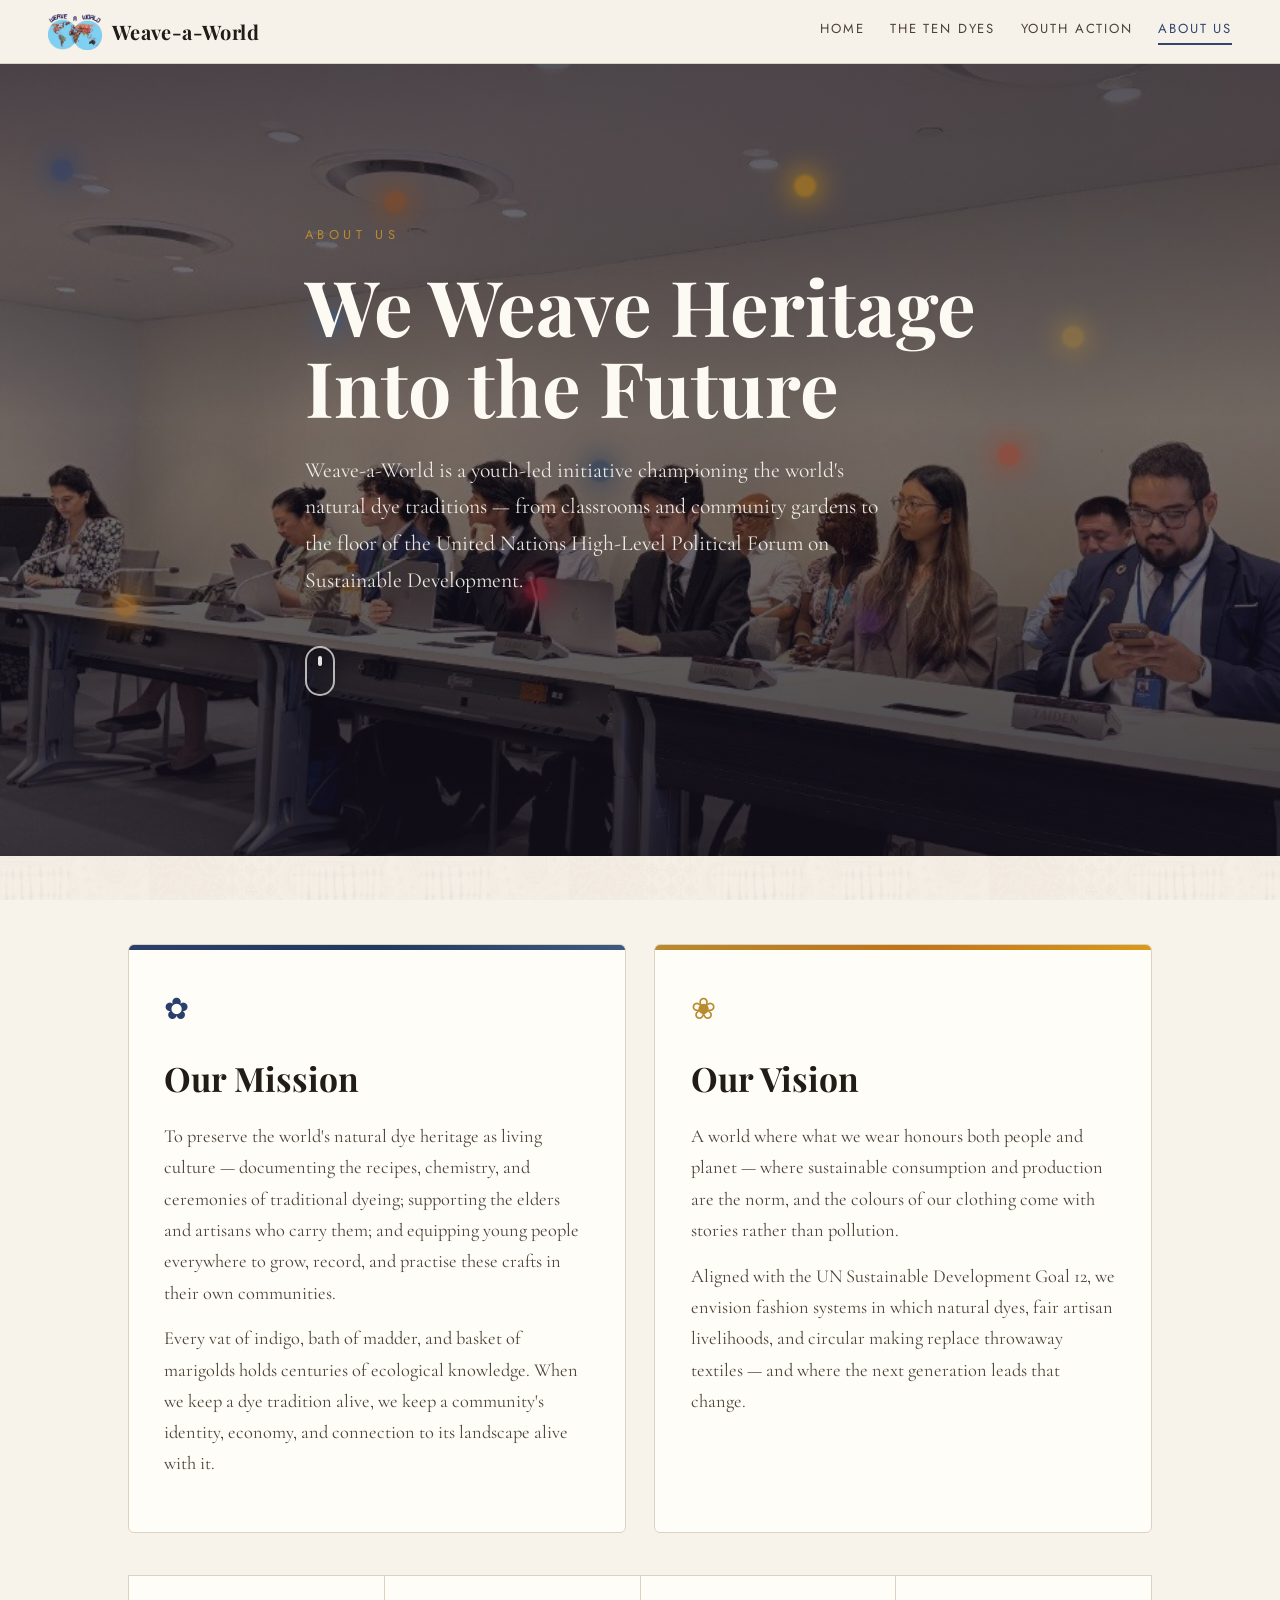
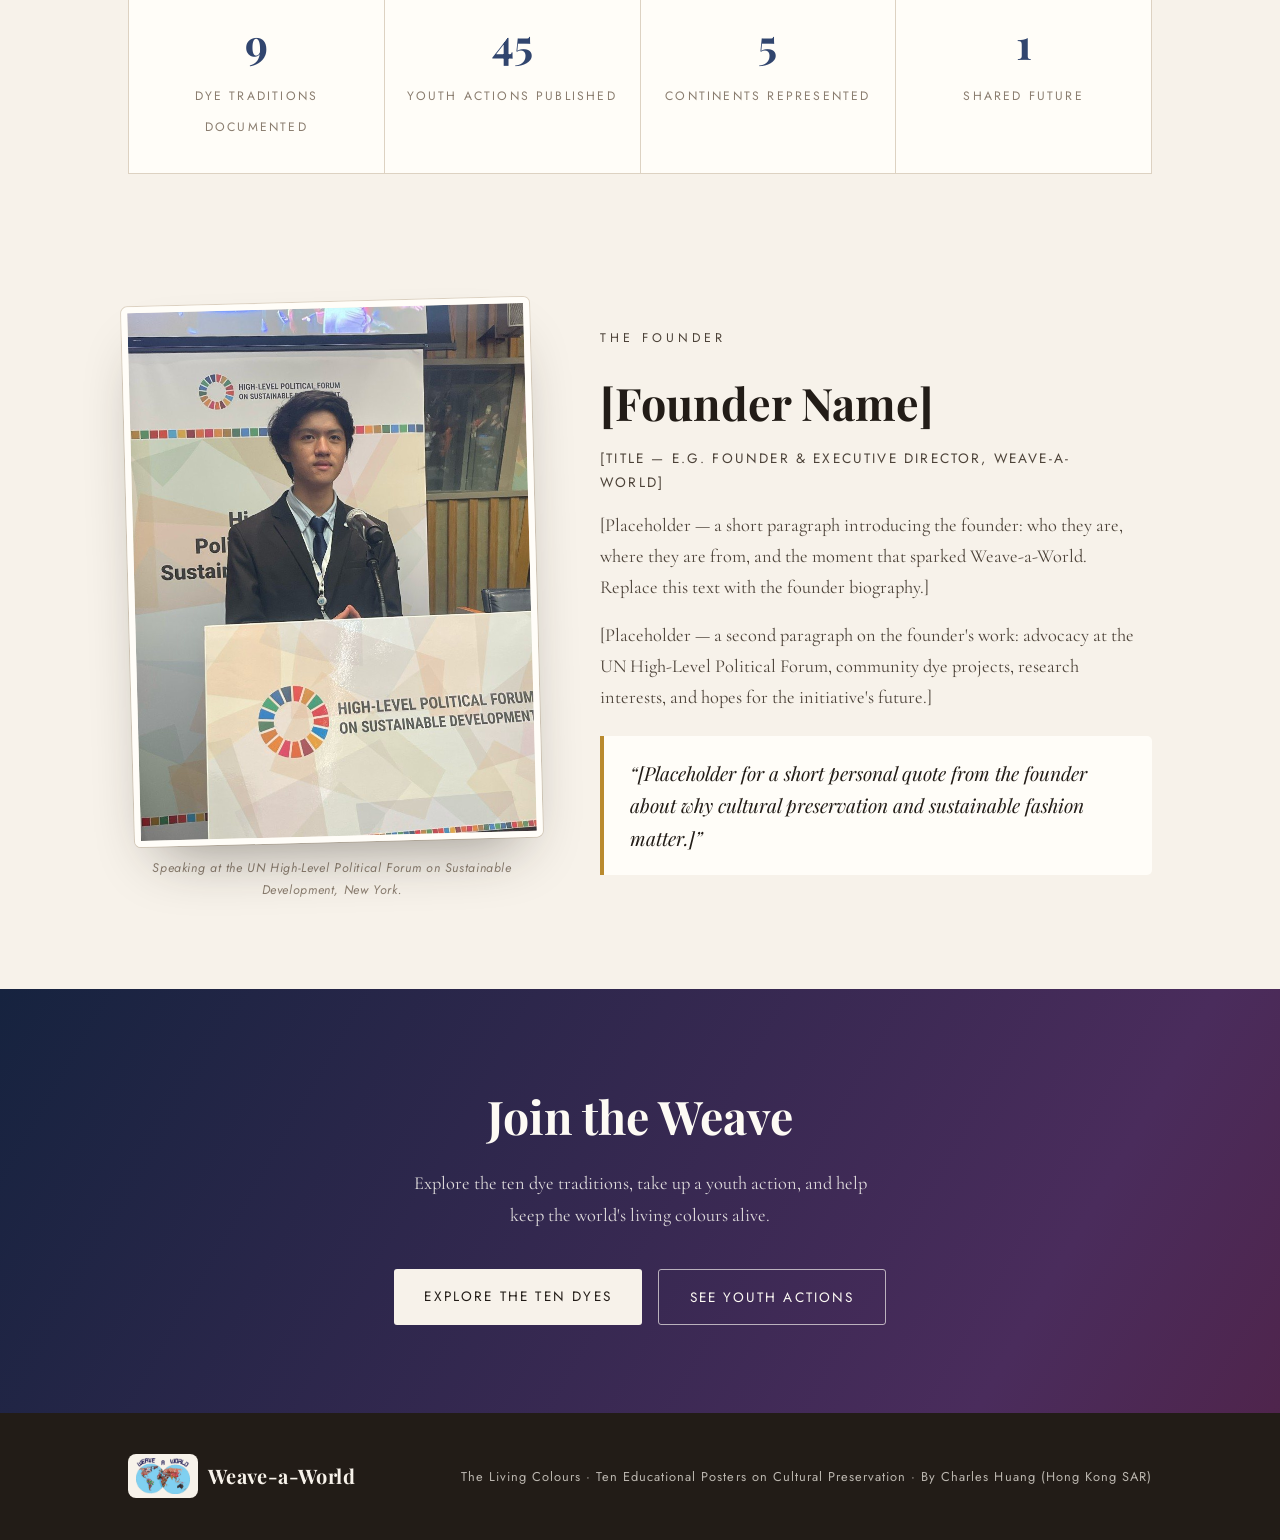
==== about.html @ b44ea0e6 "Simplify the loading screen to a centered white bar Co-authored-by: Cursor <cursoragent@cursor.com>" ====
<!DOCTYPE html>
<html lang="en">
<head>
  <meta charset="UTF-8" />
  <meta name="viewport" content="width=device-width, initial-scale=1.0" />
  <title>About Us · Weave-a-World</title>
  <script>
  (function () {
    try {
      if (sessionStorage.getItem("ww-assets-ready") === "1") return;
      if (sessionStorage.getItem("dye-wipe")) return;
    } catch (e) {}
    document.documentElement.classList.add("is-loading");
  })();
  </script>
  <style>
    html.is-loading, html.is-loading body { overflow: hidden !important; }
    .asset-loader {
      position: fixed; inset: 0; z-index: 10000;
      display: none; align-items: center; justify-content: center;
      background: #070707; color: #fff;
    }
    html.is-loading .asset-loader { display: flex; }
  </style>
  <link rel="preconnect" href="https://fonts.googleapis.com" />
  <link rel="preconnect" href="https://fonts.gstatic.com" crossorigin />
  <link href="https://fonts.googleapis.com/css2?family=Playfair+Display:ital,wght@0,500;0,700;1,500;1,700&family=Cormorant+Garamond:ital,wght@0,400;0,500;0,600;1,400;1,600&family=Jost:wght@300;400;500&family=Nunito:wght@700;800&display=swap" rel="stylesheet" />
  <link rel="icon" type="image/png" href="images/favicon.png" />
  <link rel="stylesheet" href="css/style.css?v=28" />
  <style>
    :root {
    }
    body::before {
      background-image: url("images/patterns/atlas.jpg");
    }
  </style>
</head>
<body>
  <div class="asset-loader" id="asset-loader" role="status" aria-live="polite" aria-busy="true">
    <div class="asset-loader-inner">
      <div class="asset-loader-track" role="progressbar" aria-valuemin="0" aria-valuemax="100" aria-valuenow="0" id="asset-loader-bar">
        <span class="asset-loader-fill" id="asset-loader-fill"></span>
      </div>
      <p class="asset-loader-copy" id="asset-loader-copy">Loading 0%</p>
    </div>
  </div>
  <script>
  (function () {
    var el = document.getElementById("asset-loader");
    if (!el || !document.documentElement.classList.contains("is-loading")) {
      if (el) el.remove();
      return;
    }
    var urls = ["images/logo.png", "images/favicon.png", "images/patterns/atlas.jpg", "images/about-hero.jpg", "images/founder.jpg"];
    var fill = document.getElementById("asset-loader-fill");
    var bar = document.getElementById("asset-loader-bar");
    var copy = document.getElementById("asset-loader-copy");
    var started = Date.now();
    var done = 0;
    var index = 0;
    var running = 0;
    var finished = false;
    var CONC = 8;
    function setProgress(n, total) {
      var pct = total ? Math.round((n / total) * 100) : 100;
      if (fill) fill.style.width = pct + "%";
      if (bar) bar.setAttribute("aria-valuenow", String(pct));
      if (copy) copy.textContent = "Loading " + pct + "%";
    }
    function replayMotion() {
      document.querySelectorAll(".cloth, .splash-bg, .splash-waves path, .splash-scroll, .page-masthead .eyebrow, .page-masthead .masthead-solid, .page-masthead .masthead-script, .page-masthead .masthead-lede, .page-masthead .masthead-aside, .page-masthead .masthead-ribbon, .page-masthead .masthead-slash, .page-masthead .masthead-bar").forEach(function (node) {
        node.style.animation = "none";
        void node.offsetWidth;
        node.style.removeProperty("animation");
      });
    }
    function finish() {
      if (finished) return;
      finished = true;
      setProgress(urls.length, urls.length);
      try { sessionStorage.setItem("ww-assets-ready", "1"); } catch (e) {}
      var wait = Math.max(0, 220 - (Date.now() - started));
      setTimeout(function () {
        el.classList.add("is-done");
        el.setAttribute("aria-busy", "false");
        document.documentElement.classList.remove("is-loading");
        document.documentElement.classList.add("is-ready");
        replayMotion();
        setTimeout(function () { el.remove(); }, 500);
      }, wait);
    }
    function loadOne(src) {
      return new Promise(function (resolve) {
        var img = new Image();
        img.onload = img.onerror = function () { resolve(); };
        img.src = src;
      });
    }
    function pump() {
      if (done >= urls.length) { finish(); return; }
      while (running < CONC && index < urls.length) {
        running += 1;
        loadOne(urls[index++]).then(function () {
          running -= 1;
          done += 1;
          setProgress(done, urls.length);
          pump();
        });
      }
    }
    pump();
    setTimeout(finish, 8000);
  })();
  </script>
  <div class="dye-wipe" id="dye-wipe" aria-hidden="true">
    <span class="dye-wipe-sash h1"></span>
    <span class="dye-wipe-sash h2"></span>
    <span class="dye-wipe-sash h3"></span>
    <span class="dye-wipe-sash v1"></span>
    <span class="dye-wipe-sash v2"></span>
    <span class="dye-wipe-sash v3"></span>
    <span class="dye-wipe-sash v4"></span>
  </div>
  <script>
  (function () {
    if (!sessionStorage.getItem("dye-wipe")) return;
    sessionStorage.removeItem("dye-wipe");
    if (window.matchMedia("(prefers-reduced-motion: reduce)").matches) return;
    var el = document.getElementById("dye-wipe");
    if (!el) return;
    var elapsed = Date.now() - Number(sessionStorage.getItem("dye-wipe-start") || Date.now());
    if (elapsed < 0) elapsed = 0;
    if (elapsed > 850) elapsed = 850;
    el.style.setProperty("--seek", (-elapsed) + "ms");
    el.className = "dye-wipe active through";
    window.__dyeWipePlaying = true;
    var left = 1200 - elapsed;
    setTimeout(function () { el.classList.add("done"); }, Math.max(0, left - 100));
    setTimeout(function () {
      el.className = "dye-wipe";
      el.style.removeProperty("--seek");
      window.__dyeWipePlaying = false;
    }, left + 80);
  })();
  </script>

  <nav class="topnav">
    <a class="brand" href="index.html"><img class="brand-logo" src="images/logo.png" alt="Weave-a-World logo" />Weave-a-World</a>
    <div class="topnav-links">
      <a href="index.html">Home</a>
      <a href="collection.html">The Ten Dyes</a>
      <a href="youth.html">Youth Action</a>
      <a href="about.html" class="active">About Us</a>
    </div>
  </nav>

  <header class="about-hero">
    <div class="about-hero-bg" role="img" aria-label="Weave-a-World youth delegates seated at the UN High-Level Political Forum on Sustainable Development"></div>
    <div class="about-hero-orbs" aria-hidden="true"><span class="orb" style="--oc:#2b3f6b; --od:6.0s; --ox:4%; --oy:12%"></span><span class="orb" style="--oc:#9b1b30; --od:7.3s; --ox:41%; --oy:65%"></span><span class="orb" style="--oc:#a3402c; --od:8.6s; --ox:78%; --oy:48%"></span><span class="orb" style="--oc:#3d5a80; --od:9.9s; --ox:25%; --oy:31%"></span><span class="orb" style="--oc:#c98a10; --od:11.2s; --ox:62%; --oy:14%"></span><span class="orb" style="--oc:#c07419; --od:12.5s; --ox:9%; --oy:67%"></span><span class="orb" style="--oc:#1f3a5f; --od:13.8s; --ox:46%; --oy:50%"></span><span class="orb" style="--oc:#a37f3d; --od:15.1s; --ox:83%; --oy:33%"></span><span class="orb" style="--oc:#8c4a1f; --od:16.4s; --ox:30%; --oy:16%"></span><span class="orb" style="--oc:#4a2c5c; --od:17.7s; --ox:67%; --oy:69%"></span></div>
    <div class="shell about-hero-content">
      <p class="about-hero-kicker">About Us</p>
      <h1>We Weave Heritage<br />Into the Future</h1>
      <p class="about-hero-lede">Weave-a-World is a youth-led initiative championing the world's natural dye traditions — from classrooms and community gardens to the floor of the United Nations High-Level Political Forum on Sustainable Development.</p>
      <a class="scroll-cue" href="#mission" aria-label="Scroll to mission">
        <span></span>
      </a>
    </div>
  </header>

  <main>
    <section class="about-mv" id="mission">
      <div class="shell">
        <div class="about-mv-grid">
          <article class="mv-card mv-mission reveal">
            <span class="mv-icon" aria-hidden="true">&#10047;</span>
            <h2>Our Mission</h2>
            <p>To preserve the world's natural dye heritage as living culture — documenting the recipes, chemistry, and ceremonies of traditional dyeing; supporting the elders and artisans who carry them; and equipping young people everywhere to grow, record, and practise these crafts in their own communities.</p>
            <p>Every vat of indigo, bath of madder, and basket of marigolds holds centuries of ecological knowledge. When we keep a dye tradition alive, we keep a community's identity, economy, and connection to its landscape alive with it.</p>
          </article>
          <article class="mv-card mv-vision reveal">
            <span class="mv-icon" aria-hidden="true">&#10048;</span>
            <h2>Our Vision</h2>
            <p>A world where what we wear honours both people and planet — where sustainable consumption and production are the norm, and the colours of our clothing come with stories rather than pollution.</p>
            <p>Aligned with the UN Sustainable Development Goal&nbsp;12, we envision fashion systems in which natural dyes, fair artisan livelihoods, and circular making replace throwaway textiles — and where the next generation leads that change.</p>
          </article>
        </div>

        <div class="about-pillars reveal">
          <div class="pillar"><b class="count" data-target="10">0</b><span>Dye traditions documented</span></div>
          <div class="pillar"><b class="count" data-target="50">0</b><span>Youth actions published</span></div>
          <div class="pillar"><b class="count" data-target="6">0</b><span>Continents represented</span></div>
          <div class="pillar"><b class="count" data-target="1">0</b><span>Shared future</span></div>
        </div>
      </div>
    </section>

    <section class="about-founder">
      <div class="shell about-founder-grid">
        <figure class="founder-photo reveal">
          <img src="images/founder.jpg" alt="Founder speaking at the UN High-Level Political Forum on Sustainable Development" />
          <figcaption>Speaking at the UN High-Level Political Forum on Sustainable Development, New York.</figcaption>
        </figure>
        <div class="founder-text reveal">
          <p class="eyebrow">The Founder</p>
          <h2>[Founder Name]</h2>
          <p class="founder-role">[Title — e.g. Founder &amp; Executive Director, Weave-a-World]</p>
          <p>[Placeholder — a short paragraph introducing the founder: who they are, where they are from, and the moment that sparked Weave-a-World. Replace this text with the founder biography.]</p>
          <p>[Placeholder — a second paragraph on the founder's work: advocacy at the UN High-Level Political Forum, community dye projects, research interests, and hopes for the initiative's future.]</p>
          <blockquote class="founder-quote">
            <p>&ldquo;[Placeholder for a short personal quote from the founder about why cultural preservation and sustainable fashion matter.]&rdquo;</p>
          </blockquote>
        </div>
      </div>
    </section>

    <section class="about-cta">
      <div class="shell about-cta-inner reveal">
        <h2>Join the Weave</h2>
        <p>Explore the ten dye traditions, take up a youth action, and help keep the world's living colours alive.</p>
        <div class="hero-actions" style="justify-content:center">
          <a class="btn btn-light" href="collection.html">Explore the Ten Dyes</a>
          <a class="btn btn-ghost-light" href="youth.html">See Youth Actions</a>
        </div>
      </div>
    </section>
  </main>

  <footer>
    <div class="shell footer-inner">
      <a class="brand" href="index.html"><span class="footer-logo-chip"><img class="brand-logo" src="images/logo.png" alt="Weave-a-World logo" /></span>Weave-a-World</a>
      <p>The Living Colours · Ten Educational Posters on Cultural Preservation · By Charles Huang (Hong Kong SAR)</p>
    </div>
  </footer>
  <script src="js/main.js?v=28"></script>
</body>
</html>
---- css/style.css ----
/* ============================================================
   Weave-a-World · The Living Colours
   Shared stylesheet for the natural-dye heritage site
   ============================================================ */

:root {
  --ink: #221c17;
  --ink-soft: #4c4238;
  --ink-faint: #8a7d6f;
  --paper: #f7f2ea;
  --paper-deep: #efe7da;
  --card: #fffdf8;
  --line: #ddd2c2;
  --gold: #b98a2e;

  /* per-page accent, overridden on each dye page */
  --accent: #31456e;
  --accent-deep: #1d2b49;
  --accent-soft: #e7ebf3;

  --page-pattern: url("images/patterns/atlas.jpg");
  --pattern-opacity: 0.10;

  --serif: "Cormorant Garamond", "Playfair Display", Georgia, serif;
  --display: "Playfair Display", "Cormorant Garamond", Georgia, serif;
  --sans: "Jost", "Avenir Next", "Segoe UI", sans-serif;
}

.asset-loader {
  position: fixed;
  inset: 0;
  z-index: 10000;
  display: none;
  align-items: center;
  justify-content: center;
  padding: 2rem;
  background: #070707;
  color: #fff;
  text-align: center;
}
html.is-loading .asset-loader,
.asset-loader.is-done { display: flex; }
html.is-loading body > *:not(.asset-loader),
html.is-loading body > *:not(.asset-loader) * {
  animation-play-state: paused !important;
}
.asset-loader.is-done {
  opacity: 0;
  pointer-events: none;
  transition: opacity 0.55s ease;
}
.asset-loader-inner {
  width: min(16rem, 70vw);
  display: flex;
  flex-direction: column;
  align-items: center;
  justify-content: center;
}
.asset-loader-track {
  width: 100%;
  height: 2px;
  border-radius: 999px;
  background: rgba(255, 255, 255, 0.18);
  overflow: hidden;
}
.asset-loader-fill {
  display: block;
  width: 0;
  height: 100%;
  border-radius: inherit;
  background: #fff;
  transition: width 0.25s ease;
}
.asset-loader-copy {
  margin-top: 0.85rem;
  font-family: "Jost", "Helvetica Neue", Helvetica, Arial, sans-serif;
  font-weight: 400;
  font-size: 0.82rem;
  letter-spacing: 0.04em;
  color: rgba(255, 255, 255, 0.72);
}

* { margin: 0; padding: 0; box-sizing: border-box; }

html { scroll-behavior: smooth; }

body {
  font-family: var(--serif);
  font-size: 1.15rem;
  line-height: 1.7;
  color: var(--ink);
  background: var(--paper);
  position: relative;
}
body::before {
  content: "";
  position: fixed;
  inset: 0;
  z-index: 0;
  pointer-events: none;
  opacity: var(--pattern-opacity);
  background-image: url("../images/patterns/atlas.jpg");
  background-size: 420px;
  background-repeat: repeat;
  mix-blend-mode: multiply;
}
body > * { position: relative; z-index: 1; }

img { max-width: 100%; display: block; }

a { color: var(--accent); text-decoration: none; }
a:hover { color: var(--accent-deep); }

/* ---------- Top navigation ---------- */
.topnav {
  position: sticky;
  top: 0;
  z-index: 50;
  display: flex;
  align-items: center;
  justify-content: space-between;
  gap: 1rem;
  padding: 0.85rem clamp(1.2rem, 4vw, 3rem);
  background: rgba(247, 242, 234, 0.92);
  backdrop-filter: blur(10px);
  border-bottom: 1px solid var(--line);
}

.brand {
  font-family: var(--display);
  font-weight: 700;
  font-size: 1.25rem;
  letter-spacing: 0.02em;
  color: var(--ink);
  display: flex;
  align-items: center;
  gap: 0.6rem;
}

.brand-logo {
  height: 36px;
  width: auto;
  flex: none;
}

.footer-logo-chip {
  display: inline-flex;
  align-items: center;
  justify-content: center;
  background: var(--paper);
  border-radius: 8px;
  padding: 4px 8px;
}

.hero-logo {
  height: clamp(90px, 12vw, 130px);
  width: auto;
  margin-bottom: 1.4rem;
}

.topnav-links {
  display: flex;
  gap: 1.6rem;
  font-family: var(--sans);
  font-size: 0.82rem;
  letter-spacing: 0.14em;
  text-transform: uppercase;
}

.topnav-links a { color: var(--ink-soft); padding-bottom: 2px; border-bottom: 2px solid transparent; }
.topnav-links a:hover { color: var(--ink); }
.topnav-links a.active { color: var(--accent); border-bottom-color: var(--accent); }

/* ---------- Shared section shell ---------- */
.shell { max-width: 1120px; margin: 0 auto; padding: 0 clamp(1.2rem, 4vw, 3rem); }

.eyebrow {
  font-family: var(--sans);
  font-size: 0.78rem;
  letter-spacing: 0.32em;
  text-transform: uppercase;
  color: var(--gold);
  margin-bottom: 1rem;
}

/* ============================================================
   SPLASH · opening title
   ============================================================ */
.splash {
  position: relative;
  isolation: isolate;
  height: calc(100vh - 64px);
  min-height: 560px;
  overflow: hidden;
  background: #1a160e;
  color: #f3ece0;
}
.splash-bg {
  position: absolute;
  inset: -8%;
  background: url("../images/splash-bg.jpg") center 42% / cover no-repeat;
  animation: splash-kenburns 28s ease-in-out infinite alternate;
  z-index: 0;
}
@keyframes splash-kenburns {
  from { transform: scale(1) translate(0, 0); }
  to { transform: scale(1.08) translate(-1.4%, 1%); }
}
.splash-grain {
  position: absolute;
  inset: 0;
  z-index: 1;
  pointer-events: none;
  opacity: 0.28;
  mix-blend-mode: overlay;
  background-image:
    repeating-linear-gradient(0deg, rgba(255,255,255,0.03) 0 1px, transparent 1px 3px),
    repeating-linear-gradient(90deg, rgba(0,0,0,0.05) 0 1px, transparent 1px 4px);
}
.splash-grain::after {
  content: "";
  position: absolute;
  inset: 0;
  background: linear-gradient(125deg, rgba(12,10,6,0.55) 0%, transparent 38%, rgba(212,168,72,0.12) 52%, transparent 66%, rgba(8,6,4,0.7) 100%);
}
.splash::before,
.splash::after {
  content: "";
  position: absolute;
  left: 0; right: 0;
  height: 18px;
  z-index: 8;
  pointer-events: none;
  background-image: repeating-linear-gradient(
    90deg,
    #8a6a32 0 10px,
    transparent 10px 18px,
    #5c4520 18px 22px,
    transparent 22px 30px
  );
  opacity: 0.45;
}
.splash::before { top: 0; }
.splash::after { bottom: 0; }

.splash-waves {
  position: absolute;
  inset: 0;
  width: 100%;
  height: 100%;
  z-index: 1;
  pointer-events: none;
  opacity: 0.18;
}
.splash-waves path {
  fill: none;
  stroke: #d4b46a;
  stroke-width: 1.2;
  animation: wave-drift 18s ease-in-out infinite alternate;
}
.splash-waves path:nth-child(2) { animation-delay: -4s; opacity: 0.7; }
.splash-waves path:nth-child(3) { animation-delay: -8s; opacity: 0.45; }
@keyframes wave-drift {
  from { transform: translateX(-18px) translateY(6px); }
  to { transform: translateX(22px) translateY(-10px); }
}

.splash-kicker {
  position: absolute;
  top: 2.4rem;
  left: clamp(1.2rem, 4vw, 3rem);
  z-index: 7;
  font-family: var(--sans);
  font-size: 0.78rem;
  letter-spacing: 0.42em;
  text-transform: lowercase;
  writing-mode: vertical-rl;
  transform: rotate(180deg);
  color: rgba(243, 236, 224, 0.72);
}

.splash-title {
  position: absolute;
  left: 50%;
  top: 52%;
  transform: translate(-50%, -50%);
  width: 92vw;
  margin: 0;
  text-align: center;
  font-family: "Nunito", var(--sans);
  font-weight: 800;
  font-size: clamp(3.4rem, 11vw, 9.4rem);
  line-height: 0.92;
  letter-spacing: -0.04em;
  text-transform: lowercase;
  color: #f6f0e6;
  text-shadow: 0 18px 40px rgba(0,0,0,0.35);
}
.splash-title-back { z-index: 3; }
.splash-title-front {
  z-index: 5;
  clip-path: inset(0 0 46% 0);
  pointer-events: none;
}

.splash-layer {
  position: absolute;
  inset: 0;
  pointer-events: none;
  transition: transform 0.45s ease-out;
}
.splash-behind { z-index: 2; }
.splash-through { z-index: 4; }
.splash-over { z-index: 6; }

.cloth {
  position: absolute;
  max-width: none;
  filter: drop-shadow(0 18px 28px rgba(40, 32, 14, 0.45));
  will-change: transform, opacity;
  animation: cloth-in 2.4s cubic-bezier(0.22, 0.8, 0.28, 1) both, cloth-drift 16s ease-in-out 2.4s infinite alternate;
}
.cloth-a {
  width: min(78vw, 920px);
  left: -8%;
  top: 18%;
  transform: rotate(-18deg);
  --dx: -18vw; --dy: 8vh; --rot: -28deg;
  animation-delay: 0.15s, 2.55s;
}
.cloth-b {
  width: min(62vw, 760px);
  right: -12%;
  top: -6%;
  transform: rotate(22deg);
  --dx: 16vw; --dy: -10vh; --rot: 32deg;
  animation-delay: 0.45s, 2.85s;
}
.cloth-c {
  width: min(34vw, 420px);
  left: 38%;
  top: 8%;
  transform: rotate(8deg);
  --dx: 6vw; --dy: -14vh; --rot: 14deg;
  animation-delay: 0.7s, 3.1s;
}
.cloth-d {
  width: min(70vw, 880px);
  left: 8%;
  bottom: -18%;
  transform: rotate(12deg);
  --dx: -10vw; --dy: 12vh; --rot: 4deg;
  animation-delay: 0.35s, 2.75s;
}
.cloth-e {
  width: min(48vw, 560px);
  right: -6%;
  top: 42%;
  transform: rotate(-8deg);
  --dx: 14vw; --dy: 6vh; --rot: -16deg;
  animation-delay: 0.9s, 3.3s;
}
@keyframes cloth-in {
  from {
    opacity: 0;
    translate: var(--dx) var(--dy);
    rotate: var(--rot);
    scale: 0.92;
  }
  to {
    opacity: 1;
    translate: 0 0;
    rotate: 0deg;
    scale: 1;
  }
}
@keyframes cloth-drift {
  from { translate: 0 0; rotate: 0deg; }
  to { translate: 28px -22px; rotate: 4deg; }
}

.splash-scroll {
  position: absolute;
  bottom: 2.6rem;
  left: 50%;
  transform: translateX(-50%);
  z-index: 9;
  font-family: var(--sans);
  font-size: 0.72rem;
  letter-spacing: 0.34em;
  text-transform: lowercase;
  color: rgba(243, 236, 224, 0.82);
  padding-bottom: 1.4rem;
}
.splash-scroll:hover { color: #f6f0e6; }
.splash-scroll::after {
  content: "";
  position: absolute;
  left: 50%;
  bottom: 0;
  width: 1px;
  height: 18px;
  background: rgba(243, 236, 224, 0.7);
  animation: cue-drop 1.8s ease-in-out infinite;
}

.side-textiles {
  position: absolute;
  inset: 0;
  z-index: 4;
  pointer-events: none;
  overflow: hidden;
}
.side-cloth {
  position: absolute;
  max-width: none;
  opacity: 0.82;
  filter: drop-shadow(0 14px 22px rgba(40, 32, 14, 0.28));
}

@media (max-width: 960px) {
  .side-textiles { display: none; }
}

/* ============================================================
   HOME PAGE
   ============================================================ */
.hero-home {
  position: relative;
  overflow: hidden;
  padding: clamp(4rem, 10vw, 7.5rem) 0 clamp(3.5rem, 8vw, 6rem);
  background:
    radial-gradient(1100px 500px at 85% -10%, rgba(49, 69, 110, 0.16), transparent 60%),
    radial-gradient(900px 480px at 0% 110%, rgba(155, 27, 48, 0.12), transparent 60%),
    var(--paper);
}

.hero-home .shell { position: relative; }

.hero-home-grid {
  display: grid;
  grid-template-columns: 1.05fr 0.95fr;
  gap: clamp(2rem, 5vw, 4rem);
  align-items: center;
}

.hero-home-art { position: relative; }
.hero-home-art img {
  border-radius: 6px;
  border: 6px solid var(--card);
  box-shadow: 0 30px 60px -25px rgba(34, 28, 23, 0.45), 0 0 0 1px var(--line);
  transform: rotate(1.5deg);
}
.hero-home-art figcaption {
  margin-top: 1.1rem;
  font-family: var(--sans);
  font-size: 0.78rem;
  letter-spacing: 0.06em;
  color: var(--ink-faint);
  text-align: center;
  font-style: italic;
}

/* ---------- Molecule ticker marquee ---------- */
.ticker {
  overflow: hidden;
  background: var(--ink);
  color: rgba(247, 242, 234, 0.85);
  padding: 0.7rem 0;
  border-bottom: 1px solid var(--line);
}
.ticker-track {
  display: flex;
  align-items: center;
  gap: 2.2rem;
  width: max-content;
  animation: ticker-scroll 38s linear infinite;
  font-family: var(--sans);
  font-size: 0.78rem;
  letter-spacing: 0.3em;
  text-transform: uppercase;
  white-space: nowrap;
}
.ticker-track i { font-style: normal; font-size: 0.55rem; color: var(--gold); }
@keyframes ticker-scroll {
  from { transform: translateX(0); }
  to { transform: translateX(-50%); }
}

.hero-home h1 {
  font-family: var(--display);
  font-size: clamp(2.6rem, 6.5vw, 4.6rem);
  line-height: 1.08;
  font-weight: 700;
  max-width: 15ch;
}

.hero-home h1 em { font-style: italic; color: var(--accent); }

.hero-lede {
  margin-top: 1.6rem;
  max-width: 58ch;
  font-size: clamp(1.15rem, 2vw, 1.32rem);
  color: var(--ink-soft);
}

.hero-byline {
  margin-top: 1.4rem;
  font-family: var(--sans);
  font-size: 0.85rem;
  letter-spacing: 0.18em;
  text-transform: uppercase;
  color: var(--ink-faint);
}

.hero-actions { margin-top: 2.4rem; display: flex; gap: 1rem; flex-wrap: wrap; }

.btn {
  display: inline-block;
  font-family: var(--sans);
  font-size: 0.85rem;
  letter-spacing: 0.16em;
  text-transform: uppercase;
  padding: 0.95rem 1.9rem;
  border-radius: 3px;
  transition: transform 0.18s ease, box-shadow 0.18s ease;
}

.btn-primary { background: var(--ink); color: var(--paper); }
.btn-primary:hover { background: var(--accent-deep); color: var(--paper); transform: translateY(-2px); box-shadow: 0 10px 24px rgba(34, 28, 23, 0.22); }
.btn-ghost { border: 1px solid var(--ink-soft); color: var(--ink); }
.btn-ghost:hover { border-color: var(--ink); transform: translateY(-2px); }

/* Thread of colour strip */
.spectrum {
  display: grid;
  grid-template-columns: repeat(10, 1fr);
  height: 14px;
  border-top: 1px solid var(--line);
  border-bottom: 1px solid var(--line);
}
.spectrum span { display: block; }
.spectrum span:hover { transform: scaleY(1.6); transition: transform 0.2s ease; }

/* Home stats */
.stats {
  display: grid;
  grid-template-columns: repeat(auto-fit, minmax(190px, 1fr));
  gap: 1px;
  background: var(--line);
  border: 1px solid var(--line);
  margin: clamp(3rem, 7vw, 5rem) 0;
}
.stat { background: var(--card); padding: 2rem 1.6rem; text-align: center; }
.stat b { display: block; font-family: var(--display); font-size: 2.4rem; font-weight: 700; color: var(--accent); }
.stat span { font-family: var(--sans); font-size: 0.78rem; letter-spacing: 0.18em; text-transform: uppercase; color: var(--ink-faint); }

/* Home mission block */
.mission { display: grid; grid-template-columns: 1.1fr 0.9fr; gap: clamp(2rem, 5vw, 4.5rem); align-items: center; padding-bottom: clamp(3rem, 7vw, 5.5rem); }
.mission h2, .section-title {
  font-family: var(--display);
  font-size: clamp(1.9rem, 3.6vw, 2.7rem);
  font-weight: 700;
  line-height: 1.15;
  margin-bottom: 1.2rem;
}
.mission p { color: var(--ink-soft); margin-bottom: 1rem; }

.mission-panel {
  background: var(--card);
  border: 1px solid var(--line);
  border-radius: 4px;
  padding: 2rem;
  box-shadow: 0 24px 50px -30px rgba(34, 28, 23, 0.35);
}
.mission-panel h3 { font-family: var(--sans); font-size: 0.8rem; letter-spacing: 0.22em; text-transform: uppercase; color: var(--gold); margin-bottom: 1rem; }
.mission-panel ul { list-style: none; }
.mission-panel li { padding: 0.7rem 0; border-bottom: 1px solid var(--paper-deep); display: flex; gap: 0.8rem; align-items: baseline; font-size: 1.05rem; }
.mission-panel li:last-child { border-bottom: none; }
.mission-panel li::before { content: "◆"; font-size: 0.6rem; color: var(--accent); flex: none; }

/* Featured preview cards on home */
.home-preview { padding-bottom: clamp(3.5rem, 8vw, 6rem); }
.home-preview-head { display: flex; justify-content: space-between; align-items: end; gap: 1rem; margin-bottom: 2rem; flex-wrap: wrap; }
.home-preview-head p { color: var(--ink-soft); max-width: 52ch; }

/* ============================================================
   COLLECTION / TAB SCREEN
   ============================================================ */
.page-masthead {
  position: relative;
  min-height: min(78vh, 720px);
  display: flex;
  align-items: center;
  overflow: hidden;
  padding: clamp(3.5rem, 8vw, 6.5rem) 0 clamp(2.8rem, 6vw, 4.5rem);
  background: linear-gradient(165deg, var(--paper) 0%, var(--paper-deep) 55%, #e8dcc8 100%);
}
.masthead-slashes {
  position: absolute;
  inset: 0;
  pointer-events: none;
  z-index: 0;
}
.masthead-slash {
  position: absolute;
  left: -20%;
  width: 140%;
  height: 18vh;
  background: linear-gradient(90deg, rgba(185, 138, 46, 0.22), rgba(49, 69, 110, 0.16), rgba(185, 138, 46, 0.2));
  clip-path: polygon(0 18%, 8% 0, 24% 12%, 41% 2%, 58% 16%, 73% 4%, 88% 14%, 100% 0, 100% 78%, 86% 100%, 70% 84%, 54% 100%, 38% 82%, 22% 100%, 8% 86%, 0 100%);
}
.masthead-slash.s1 { top: 12%; transform: rotate(-11deg); opacity: 0.9; }
.masthead-slash.s2 { top: 46%; height: 22vh; transform: rotate(8deg); background: linear-gradient(90deg, rgba(49, 69, 110, 0.2), rgba(185, 138, 46, 0.28), rgba(34, 28, 23, 0.12)); }
.masthead-slash.s3 { top: 74%; height: 14vh; transform: rotate(-6deg); opacity: 0.7; }
.masthead-ribbon {
  position: absolute;
  z-index: 1;
  pointer-events: none;
  max-width: none;
  height: 11vh;
  width: 140vw;
  object-fit: cover;
  filter: drop-shadow(0 10px 16px rgba(40, 32, 14, 0.22));
  opacity: 0.88;
}
.page-masthead.is-youth .masthead-ribbon.r1 {
  top: 36%;
  left: -42vw;
  width: 220vw;
  height: 18vh;
  transform: rotate(-8deg);
  opacity: 0.92;
}
.masthead-aside {
  position: absolute;
  z-index: 2;
  font-family: var(--sans);
  font-size: 0.72rem;
  letter-spacing: 0.28em;
  text-transform: lowercase;
  color: var(--ink-faint);
  pointer-events: none;
}
.masthead-aside.a1 {
  top: 18%;
  left: clamp(1.2rem, 4vw, 3rem);
  writing-mode: vertical-rl;
  transform: rotate(180deg);
  letter-spacing: 0.36em;
}
.masthead-aside.a2 {
  top: 22%;
  right: clamp(1.4rem, 5vw, 4rem);
}
.masthead-aside.a3 {
  bottom: 22%;
  left: clamp(18%, 22vw, 28%);
}
.masthead-aside.a4 {
  bottom: 18%;
  right: clamp(1.4rem, 5vw, 4rem);
  writing-mode: vertical-rl;
  letter-spacing: 0.32em;
}
.masthead-core { position: relative; z-index: 3; }
.masthead-title {
  position: relative;
  margin: 0.4rem 0 0;
  line-height: 0.86;
}
.masthead-solid {
  display: block;
  font-family: var(--display);
  font-weight: 700;
  font-size: clamp(3.4rem, 12vw, 8.4rem);
  letter-spacing: -0.035em;
  color: var(--ink);
  text-transform: uppercase;
}
.masthead-script {
  display: block;
  margin-top: -0.28em;
  margin-left: 12%;
  font-family: var(--display);
  font-style: italic;
  font-weight: 700;
  font-size: clamp(2.4rem, 8.5vw, 6.2rem);
  letter-spacing: -0.02em;
  color: var(--gold);
  text-transform: none;
  transform: rotate(-5deg);
  transform-origin: left center;
  text-shadow: 0 10px 24px rgba(185, 138, 46, 0.18);
}
.masthead-lede {
  margin-top: 2.2rem;
  max-width: 58ch;
  color: #1a1612;
  font-size: 1.12rem;
  position: relative;
  z-index: 4;
  padding: 1.15rem 1.4rem 1.25rem;
  border-radius: 1.5rem;
  background:
    linear-gradient(165deg, rgba(255, 255, 255, 0.52) 0%, rgba(255, 255, 255, 0.18) 48%, rgba(247, 242, 234, 0.22) 100%);
  backdrop-filter: blur(22px) saturate(180%);
  -webkit-backdrop-filter: blur(22px) saturate(180%);
  border: 1px solid rgba(255, 255, 255, 0.62);
  box-shadow:
    0 18px 40px rgba(34, 28, 23, 0.18),
    inset 0 1px 0 rgba(255, 255, 255, 0.78),
    inset 0 -1px 0 rgba(255, 255, 255, 0.12);
}
.masthead-lede.is-black {
  color: #000;
  margin-top: clamp(4.2rem, 8vw, 6.5rem);
}

/* Ten Dyes — colour-bar masthead */
.page-masthead.is-collection {
  background: #2a231c url("../images/collection-hero.jpg?v=21") center center / cover no-repeat;
  min-height: min(72vh, 680px);
}
.page-masthead.is-collection::before {
  content: "";
  position: absolute;
  inset: 0;
  background: linear-gradient(180deg, rgba(34, 28, 23, 0.18) 0%, rgba(34, 28, 23, 0.08) 40%, rgba(34, 28, 23, 0.42) 100%);
  pointer-events: none;
  z-index: 0;
}
.page-masthead.is-collection .eyebrow { color: var(--gold); }
.page-masthead.is-collection .masthead-aside { color: rgba(247, 242, 234, 0.45); }
.masthead-bar {
  position: absolute;
  left: 0;
  right: 0;
  pointer-events: none;
  transform-origin: left center;
}
.page-masthead.is-collection .masthead-ribbon.r1 {
  top: 28%;
  left: -42vw;
  width: 220vw;
  height: 32vh;
  transform: rotate(-8deg);
  opacity: 0.96;
  z-index: 1;
}
.masthead-bar.bar-accent {
  top: 0;
  height: 10px;
  background: var(--accent);
  z-index: 2;
}
.page-masthead.is-collection .masthead-solid {
  font-family: "Nunito", var(--sans);
  font-weight: 800;
  letter-spacing: 0.04em;
  color: #fff;
  text-shadow: 0 2px 0 rgba(34, 28, 23, 0.18);
}
.page-masthead.is-collection .masthead-script {
  color: var(--paper);
  text-shadow: 0 8px 18px rgba(34, 28, 23, 0.2);
}
@supports not ((backdrop-filter: blur(1px)) or (-webkit-backdrop-filter: blur(1px))) {
  .masthead-lede {
    background: rgba(247, 242, 234, 0.94);
  }
}
@media (prefers-reduced-transparency: reduce) {
  .masthead-lede {
    background: rgba(247, 242, 234, 0.94);
    backdrop-filter: none;
    -webkit-backdrop-filter: none;
  }
}

.collection-hero { padding: clamp(3.2rem, 7vw, 5rem) 0 2.2rem; }
.collection-hero h1 { font-family: var(--display); font-size: clamp(2.3rem, 5vw, 3.6rem); font-weight: 700; line-height: 1.1; }
.collection-hero p { margin-top: 1.1rem; max-width: 62ch; color: var(--ink-soft); }

@keyframes masthead-bar-in {
  from { transform: scaleX(0); }
  to { transform: scaleX(1); }
}
@keyframes masthead-fade-up {
  from { opacity: 0; transform: translateY(22px); }
  to { opacity: 1; transform: none; }
}
@keyframes masthead-script-in {
  from { opacity: 0; transform: translateY(22px) rotate(-5deg); }
  to { opacity: 1; transform: rotate(-5deg); }
}
@keyframes masthead-ribbon-in {
  from { opacity: 0; transform: translateX(-8%) rotate(-8deg); }
  to { opacity: 0.92; transform: translateX(0) rotate(-8deg); }
}
@keyframes masthead-slash-in {
  from { opacity: 0; }
  to { opacity: 0.9; }
}
.page-masthead.is-collection .masthead-ribbon.r1 { animation: masthead-ribbon-in 1.1s cubic-bezier(0.22, 0.8, 0.28, 1) both; }
.page-masthead.is-collection .masthead-bar.bar-accent { animation: masthead-bar-in 0.7s 0.1s cubic-bezier(0.22, 0.8, 0.28, 1) both; }
.page-masthead.is-youth .masthead-ribbon.r1 { animation: masthead-ribbon-in 1.1s cubic-bezier(0.22, 0.8, 0.28, 1) both; }
.page-masthead.is-youth .masthead-slash { animation: masthead-slash-in 1s ease both; }
.page-masthead.is-youth .masthead-slash.s2 { animation-delay: 0.12s; }
.page-masthead.is-youth .masthead-slash.s3 { animation-delay: 0.22s; }
.page-masthead .eyebrow { animation: masthead-fade-up 0.7s 0.15s both; }
.page-masthead .masthead-solid { animation: masthead-fade-up 0.85s 0.28s both; }
.page-masthead .masthead-script { animation: masthead-script-in 0.9s 0.48s both; }
.page-masthead .masthead-lede { animation: masthead-fade-up 0.8s 0.68s both; }
.page-masthead .masthead-aside { animation: masthead-slash-in 0.8s 0.85s both; }

@media (max-width: 720px) {
  .page-masthead { min-height: 0; }
  .masthead-aside.a2,
  .masthead-aside.a3,
  .masthead-aside.a4 { display: none; }
  .masthead-script { margin-left: 0; }
}

.tabs {
  display: flex;
  flex-wrap: wrap;
  gap: 0.6rem;
  padding: 0.4rem 0 2.4rem;
}
.tab {
  font-family: var(--sans);
  font-size: 0.8rem;
  letter-spacing: 0.14em;
  text-transform: uppercase;
  padding: 0.6rem 1.25rem;
  border: 1px solid var(--line);
  border-radius: 999px;
  background: var(--card);
  color: var(--ink-soft);
  cursor: pointer;
  transition: all 0.18s ease;
}
.tab:hover { border-color: var(--ink-soft); color: var(--ink); }
.tab.active { background: var(--ink); border-color: var(--ink); color: var(--paper); }

.dye-grid {
  display: grid;
  grid-template-columns: repeat(auto-fill, minmax(300px, 1fr));
  gap: 1.6rem;
  padding-bottom: clamp(3.5rem, 8vw, 6rem);
}

.dye-card {
  position: relative;
  display: flex;
  flex-direction: column;
  background: var(--card);
  border: 1px solid var(--line);
  border-radius: 5px;
  overflow: hidden;
  color: var(--ink);
  transition: transform 0.22s ease, box-shadow 0.22s ease;
}
.dye-card:hover { transform: translateY(-6px); box-shadow: 0 28px 48px -26px rgba(34, 28, 23, 0.45); color: var(--ink); }
.dye-card.hidden { display: none; }

.dye-card-swatch {
  height: 210px;
  position: relative;
  background: linear-gradient(135deg, var(--c1), var(--c2));
  overflow: hidden;
}
.dye-card-swatch img {
  position: absolute; inset: 0;
  width: 100%; height: 100%;
  object-fit: cover;
  object-position: center 22%;
  transition: transform 0.5s ease;
}
.dye-card:hover .dye-card-swatch img { transform: scale(1.05); }
.dye-card-swatch::after {
  content: "";
  position: absolute; inset: 0;
  background: linear-gradient(to top, color-mix(in srgb, var(--c1) 78%, black) 0%, transparent 42%);
}
.dye-card-num {
  position: absolute; top: 0.9rem; left: 1.1rem;
  z-index: 1;
  font-family: var(--display);
  font-size: 1.05rem;
  color: rgba(255,255,255,0.95);
  letter-spacing: 0.08em;
  text-shadow: 0 1px 8px rgba(0,0,0,0.5);
}
.dye-card-region-tag {
  position: absolute; bottom: 0.85rem; left: 1.1rem;
  z-index: 1;
  font-family: var(--sans); font-size: 0.68rem;
  letter-spacing: 0.22em; text-transform: uppercase;
  color: rgba(255,255,255,0.92);
  background: rgba(0,0,0,0.28);
  padding: 0.3rem 0.7rem; border-radius: 999px;
}

.dye-card-body { padding: 1.4rem 1.5rem 1.6rem; display: flex; flex-direction: column; gap: 0.6rem; flex: 1; }
.dye-card-body h3 { font-family: var(--display); font-size: 1.45rem; font-weight: 700; line-height: 1.2; }
.dye-card-body .sub { font-family: var(--sans); font-size: 0.72rem; letter-spacing: 0.2em; text-transform: uppercase; color: var(--ink-faint); }
.dye-card-body p { font-size: 1rem; color: var(--ink-soft); flex: 1; }
.dye-card-cta { font-family: var(--sans); font-size: 0.76rem; letter-spacing: 0.18em; text-transform: uppercase; color: var(--c1); margin-top: 0.4rem; }
.dye-card:hover .dye-card-cta { text-decoration: underline; text-underline-offset: 4px; }

/* Dye-page textile weave-through */
.dye-wipe {
  position: fixed;
  inset: 0;
  z-index: 9999;
  overflow: hidden;
  pointer-events: none;
  visibility: hidden;
  opacity: 0;
}
.dye-wipe.active {
  visibility: visible;
  opacity: 1;
  pointer-events: auto;
}
.dye-wipe.done {
  opacity: 0;
  transition: opacity 0.12s linear;
}
.dye-wipe-sash {
  --rot: 0deg;
  --dir: 1;
  --stagger: 0ms;
  position: absolute;
  left: 50%;
  top: 50%;
  width: 170vmax;
  height: 20vh;
  margin-left: -85vmax;
  margin-top: -10vh;
  background-color: #4a3c1c;
  background-image: url("../images/cloth-ribbon.png");
  background-size: cover;
  background-position: center;
  background-repeat: no-repeat;
  box-shadow: 0 12px 22px rgba(40, 32, 14, 0.32);
  transform: rotate(var(--rot)) translateX(calc(var(--dir) * -130%));
  will-change: transform;
}
.dye-wipe .h1 { top: 22%; --rot: -7deg; --dir: 1; --stagger: 0ms; }
.dye-wipe .h2 { top: 50%; --rot: 5deg; --dir: -1; --stagger: 40ms; }
.dye-wipe .h3 { top: 78%; --rot: -4deg; --dir: 1; --stagger: 70ms; }
.dye-wipe .v1 { left: 18%; --rot: 82deg; --dir: 1; --stagger: 20ms; }
.dye-wipe .v2 { left: 40%; --rot: 97deg; --dir: -1; --stagger: 50ms; }
.dye-wipe .v3 { left: 62%; --rot: 88deg; --dir: 1; --stagger: 10ms; }
.dye-wipe .v4 { left: 82%; --rot: 104deg; --dir: -1; --stagger: 60ms; }

.dye-wipe.through .dye-wipe-sash {
  animation-name: sash-run;
  animation-duration: 1.2s;
  animation-timing-function: linear;
  animation-fill-mode: forwards;
  animation-delay: calc(var(--stagger) + var(--seek, 0ms));
}

@keyframes sash-run {
  from { transform: rotate(var(--rot)) translateX(calc(var(--dir) * -130%)); }
  to { transform: rotate(var(--rot)) translateX(calc(var(--dir) * 130%)); }
}

/* ============================================================
   ABOUT US PAGE
   ============================================================ */
.about-hero {
  position: relative;
  min-height: 88vh;
  display: flex;
  align-items: center;
  overflow: hidden;
  color: #fdfaf4;
}
.about-hero-bg {
  position: absolute;
  inset: -6%;
  background: url("../images/about-hero.jpg") center 38% / cover no-repeat;
  animation: kenburns 26s ease-in-out infinite alternate;
}
.about-hero::after {
  content: "";
  position: absolute;
  inset: 0;
  background: linear-gradient(to bottom, rgba(20, 16, 28, 0.72) 0%, rgba(20, 16, 28, 0.55) 45%, rgba(20, 16, 28, 0.82) 100%);
}
@keyframes kenburns {
  from { transform: scale(1) translateX(0); }
  to { transform: scale(1.12) translateX(-2.5%); }
}

.about-hero-orbs { position: absolute; inset: 0; z-index: 1; pointer-events: none; }
.orb {
  position: absolute;
  left: var(--ox);
  top: var(--oy);
  width: 22px; height: 22px;
  border-radius: 50%;
  background: var(--oc);
  opacity: 0.55;
  filter: blur(1.5px);
  box-shadow: 0 0 26px 6px var(--oc);
  animation: orb-float var(--od) ease-in-out infinite alternate;
}
@keyframes orb-float {
  from { transform: translateY(-18px) translateX(-6px) scale(0.9); }
  to { transform: translateY(22px) translateX(10px) scale(1.15); }
}

.about-hero-content {
  position: relative;
  z-index: 2;
  padding-top: 4rem;
  padding-bottom: 4rem;
}
.about-hero-kicker {
  font-family: var(--sans);
  font-size: 0.8rem;
  letter-spacing: 0.36em;
  text-transform: uppercase;
  color: var(--gold);
  margin-bottom: 1.2rem;
  animation: rise-in 0.9s ease both;
}
.about-hero h1 {
  font-family: var(--display);
  font-size: clamp(2.6rem, 6.5vw, 4.8rem);
  font-weight: 700;
  line-height: 1.06;
  animation: rise-in 0.9s 0.15s ease both;
}
.about-hero-lede {
  margin-top: 1.5rem;
  max-width: 58ch;
  font-size: clamp(1.15rem, 2vw, 1.35rem);
  color: rgba(253, 250, 244, 0.9);
  animation: rise-in 0.9s 0.3s ease both;
}
@keyframes rise-in {
  from { opacity: 0; transform: translateY(28px); }
  to { opacity: 1; transform: none; }
}

.scroll-cue {
  display: inline-flex;
  margin-top: 3rem;
  width: 30px; height: 50px;
  border: 2px solid rgba(253, 250, 244, 0.7);
  border-radius: 16px;
  justify-content: center;
  animation: rise-in 0.9s 0.5s ease both;
}
.scroll-cue span {
  width: 4px; height: 10px;
  margin-top: 8px;
  border-radius: 2px;
  background: rgba(253, 250, 244, 0.9);
  animation: cue-drop 1.6s ease-in-out infinite;
}
@keyframes cue-drop {
  0% { transform: translateY(0); opacity: 1; }
  70% { transform: translateY(16px); opacity: 0; }
  100% { transform: translateY(0); opacity: 0; }
}

/* Mission & vision */
.about-mv { padding: clamp(3.5rem, 7vw, 5.5rem) 0 clamp(2.5rem, 5vw, 4rem); }
.about-mv-grid {
  display: grid;
  grid-template-columns: 1fr 1fr;
  gap: 1.8rem;
}
.mv-card {
  position: relative;
  background: var(--card);
  border: 1px solid var(--line);
  border-radius: 6px;
  padding: 2.4rem 2.2rem;
  overflow: hidden;
  transition: transform 0.25s ease, box-shadow 0.25s ease;
}
.mv-card:hover { transform: translateY(-6px); box-shadow: 0 30px 55px -28px rgba(34, 28, 23, 0.4); }
.mv-card::before {
  content: "";
  position: absolute;
  top: 0; left: 0; right: 0;
  height: 5px;
}
.mv-mission::before { background: linear-gradient(90deg, #2b3f6b, #1f3a5f, #3d5a80); }
.mv-vision::before { background: linear-gradient(90deg, #b98a2e, #c07419, #d99a1b); }
.mv-icon {
  display: inline-block;
  font-size: 1.9rem;
  margin-bottom: 0.9rem;
  animation: icon-bob 4s ease-in-out infinite;
}
.mv-mission .mv-icon { color: #2b3f6b; }
.mv-vision .mv-icon { color: #b98a2e; animation-delay: 2s; }
@keyframes icon-bob {
  0%, 100% { transform: translateY(0) rotate(0deg); }
  50% { transform: translateY(-7px) rotate(8deg); }
}
.mv-card h2 {
  font-family: var(--display);
  font-size: clamp(1.6rem, 3vw, 2.1rem);
  font-weight: 700;
  margin-bottom: 0.9rem;
}
.mv-card p { color: var(--ink-soft); margin-bottom: 0.9rem; }

/* Counting pillars */
.about-pillars {
  display: grid;
  grid-template-columns: repeat(auto-fit, minmax(170px, 1fr));
  gap: 1px;
  background: var(--line);
  border: 1px solid var(--line);
  margin-top: 2.6rem;
}
.pillar { background: var(--card); padding: 2rem 1.4rem; text-align: center; }
.pillar b { display: block; font-family: var(--display); font-size: 2.6rem; font-weight: 700; color: var(--accent); }
.pillar span { font-family: var(--sans); font-size: 0.76rem; letter-spacing: 0.18em; text-transform: uppercase; color: var(--ink-faint); }

/* Founder */
.about-founder { padding: clamp(2.5rem, 5vw, 4rem) 0 clamp(3.5rem, 7vw, 5.5rem); }
.about-founder-grid {
  display: grid;
  grid-template-columns: 0.85fr 1.15fr;
  gap: clamp(2rem, 5vw, 4.5rem);
  align-items: center;
}
.founder-photo img {
  border-radius: 6px;
  border: 6px solid var(--card);
  box-shadow: 0 30px 60px -25px rgba(34, 28, 23, 0.45), 0 0 0 1px var(--line);
  transform: rotate(-1.5deg);
  transition: transform 0.3s ease;
}
.founder-photo:hover img { transform: rotate(0deg) scale(1.015); }
.founder-photo figcaption {
  margin-top: 1rem;
  font-family: var(--sans);
  font-size: 0.78rem;
  font-style: italic;
  letter-spacing: 0.05em;
  color: var(--ink-faint);
  text-align: center;
}
.founder-text h2 {
  font-family: var(--display);
  font-size: clamp(2rem, 4vw, 2.8rem);
  font-weight: 700;
  margin-bottom: 0.4rem;
}
.founder-role {
  font-family: var(--sans);
  font-size: 0.85rem;
  letter-spacing: 0.16em;
  text-transform: uppercase;
  color: var(--ink-faint);
  margin-bottom: 1.3rem;
}
.founder-text > p { color: var(--ink-soft); margin-bottom: 1rem; max-width: 60ch; }
.founder-quote {
  margin-top: 1.4rem;
  padding: 1.3rem 1.6rem;
  border-left: 4px solid var(--gold);
  background: var(--card);
  border-radius: 0 5px 5px 0;
}
.founder-quote p {
  font-family: var(--display);
  font-style: italic;
  font-size: 1.2rem;
  color: var(--ink);
  margin: 0;
}

/* CTA band */
.about-cta {
  background: linear-gradient(120deg, #16233f, #4a2c5c, #5e0f1e, #7c480c, #16233f);
  background-size: 320% 320%;
  animation: cta-drift 16s ease infinite;
  color: #fdfaf4;
  padding: clamp(3.5rem, 7vw, 5.5rem) 0;
  text-align: center;
}
@keyframes cta-drift {
  0%, 100% { background-position: 0% 50%; }
  50% { background-position: 100% 50%; }
}
.about-cta h2 { font-family: var(--display); font-size: clamp(2rem, 4vw, 2.9rem); font-weight: 700; margin-bottom: 0.8rem; }
.about-cta p { color: rgba(253, 250, 244, 0.85); max-width: 52ch; margin: 0 auto 2rem; }
.btn-light { background: var(--paper); color: var(--ink); }
.btn-light:hover { background: #fff; transform: translateY(-2px); box-shadow: 0 10px 24px rgba(0, 0, 0, 0.3); }
.btn-ghost-light { border: 1px solid rgba(253, 250, 244, 0.65); color: #fdfaf4; }
.btn-ghost-light:hover { border-color: #fdfaf4; color: #fdfaf4; transform: translateY(-2px); }

@media (max-width: 900px) {
  .about-mv-grid { grid-template-columns: 1fr; }
  .about-founder-grid { grid-template-columns: 1fr; }
}

@media (prefers-reduced-motion: reduce) {
  .about-hero-bg, .orb, .mv-icon, .about-cta, .scroll-cue span, .ticker-track,
  .splash-bg, .splash-waves path, .cloth, .splash-scroll::after,
  .asset-loader.is-done { transition: none; }
  .masthead-bar, .masthead-ribbon, .masthead-slash,
  .page-masthead .eyebrow, .page-masthead .masthead-solid,
  .page-masthead .masthead-script, .page-masthead .masthead-lede,
  .page-masthead .masthead-aside { animation: none !important; }
  .cloth { opacity: 1; }
  .dye-wipe-sash { animation: none !important; }
}

/* ============================================================
   YOUTH ACTION PAGE
   ============================================================ */
.youth-chips {
  display: flex;
  flex-wrap: wrap;
  gap: 0.55rem;
  padding-bottom: 2.4rem;
}
.youth-chip {
  display: inline-flex;
  align-items: center;
  gap: 0.55rem;
  font-family: var(--sans);
  font-size: 0.78rem;
  letter-spacing: 0.1em;
  text-transform: uppercase;
  padding: 0.55rem 1.1rem;
  border: 1px solid var(--line);
  border-radius: 999px;
  background: var(--card);
  color: var(--ink-soft);
  transition: all 0.18s ease;
}
.youth-chip:hover { border-color: var(--c1); color: var(--ink); transform: translateY(-2px); }
.youth-chip-dot {
  width: 11px; height: 11px;
  border-radius: 50%;
  background: var(--c1);
  flex: none;
}

.youth-blocks { padding-bottom: clamp(3.5rem, 8vw, 6rem); }

.youth-block {
  background: var(--card);
  border: 1px solid var(--line);
  border-left: 5px solid var(--accent);
  border-radius: 6px;
  padding: 1.8rem clamp(1.4rem, 3vw, 2.4rem) 1.9rem;
  margin-bottom: 1.8rem;
  scroll-margin-top: 90px;
}

.youth-block-head {
  display: flex;
  align-items: center;
  gap: 1.4rem;
  margin-bottom: 1.4rem;
}
.youth-block-thumb {
  width: 86px; height: 86px;
  object-fit: cover;
  object-position: center 25%;
  border-radius: 50%;
  border: 3px solid var(--accent-soft);
  box-shadow: 0 0 0 1px var(--line);
  flex: none;
}
.youth-block-title { flex: 1; min-width: 0; }
.youth-block-kicker {
  display: block;
  font-family: var(--sans);
  font-size: 0.7rem;
  letter-spacing: 0.24em;
  text-transform: uppercase;
  color: var(--ink-faint);
  margin-bottom: 0.3rem;
}
.youth-block-title h2 {
  font-family: var(--display);
  font-size: clamp(1.3rem, 2.6vw, 1.75rem);
  font-weight: 700;
  line-height: 1.2;
  color: var(--accent-deep);
}
.youth-block-link {
  font-family: var(--sans);
  font-size: 0.76rem;
  letter-spacing: 0.16em;
  text-transform: uppercase;
  color: var(--accent);
  white-space: nowrap;
  align-self: flex-start;
  margin-top: 0.4rem;
}
.youth-block-link:hover { text-decoration: underline; text-underline-offset: 4px; }

.youth-block .youth-list { max-width: none; }
.youth-block .youth-list li { background: var(--paper); }

@media (max-width: 640px) {
  .splash-kicker { display: none; }
  .cloth-e { display: none; }
  .splash-title { font-size: clamp(3rem, 16vw, 4.6rem); }
}

/* ============================================================
   DYE POSTER PAGE
   ============================================================ */
.poster-hero {
  position: relative;
  color: #fdfaf4;
  padding: clamp(4rem, 9vw, 6.5rem) 0 clamp(3rem, 7vw, 5rem);
  background:
    radial-gradient(900px 420px at 88% -20%, rgba(255,255,255,0.16), transparent 55%),
    linear-gradient(140deg, var(--accent-deep) 0%, var(--accent) 62%, var(--accent-deep) 100%);
  overflow: hidden;
}
.poster-hero::before {
  content: "";
  position: absolute; inset: 0;
  background-image: radial-gradient(rgba(255,255,255,0.13) 1.6px, transparent 1.6px);
  background-size: 26px 26px;
  opacity: 0.55;
}
.poster-hero .shell { position: relative; }

.poster-hero-grid {
  display: grid;
  grid-template-columns: 1.05fr 0.95fr;
  gap: clamp(2rem, 5vw, 4rem);
  align-items: center;
}

.poster-hero-art { position: relative; }
.poster-hero-art img {
  border-radius: 4px;
  border: 8px solid rgba(253, 250, 244, 0.95);
  box-shadow: 0 34px 64px -24px rgba(0, 0, 0, 0.55);
  transform: rotate(-1.6deg);
}
.poster-hero-art figcaption {
  margin-top: 1.1rem;
  font-family: var(--sans);
  font-size: 0.78rem;
  letter-spacing: 0.05em;
  line-height: 1.5;
  color: rgba(253, 250, 244, 0.75);
  font-style: italic;
  text-align: center;
  max-width: 46ch;
  margin-left: auto;
  margin-right: auto;
}

.poster-kicker {
  font-family: var(--sans);
  font-size: 0.78rem;
  letter-spacing: 0.34em;
  text-transform: uppercase;
  color: rgba(253, 250, 244, 0.75);
  margin-bottom: 1.2rem;
  display: flex; align-items: center; gap: 0.9rem;
}
.poster-kicker::before { content: ""; width: 42px; height: 1px; background: rgba(253,250,244,0.5); }

.poster-hero h1 {
  font-family: var(--display);
  font-size: clamp(2.4rem, 6vw, 4.2rem);
  font-weight: 700;
  line-height: 1.08;
  max-width: 20ch;
}
.poster-hero h1 em { font-style: italic; }

.poster-byline {
  margin-top: 1.5rem;
  font-family: var(--sans);
  font-size: 0.84rem;
  letter-spacing: 0.2em;
  text-transform: uppercase;
  color: rgba(253, 250, 244, 0.8);
}

.poster-lede {
  margin-top: 1.3rem;
  max-width: 60ch;
  font-size: 1.22rem;
  color: rgba(253, 250, 244, 0.92);
}

/* Quick-facts ribbon */
.factbar { background: var(--ink); color: var(--paper); }
.factbar-inner {
  display: grid;
  grid-template-columns: repeat(auto-fit, minmax(200px, 1fr));
  gap: 0;
}
.fact { padding: 1.3rem 1.4rem; border-left: 1px solid rgba(247, 242, 234, 0.14); }
.fact:first-child { border-left: none; }
.fact b { display: block; font-family: var(--sans); font-size: 0.68rem; letter-spacing: 0.24em; text-transform: uppercase; color: rgba(247,242,234,0.55); margin-bottom: 0.35rem; }
.fact span { font-family: var(--serif); font-size: 1.08rem; }

/* Poster article body */
.poster-body { padding: clamp(3rem, 6vw, 4.5rem) 0 clamp(3.5rem, 7vw, 5rem); }
.poster-layout { display: grid; grid-template-columns: 230px 1fr; gap: clamp(2rem, 5vw, 4.5rem); align-items: start; }

.poster-toc {
  position: sticky;
  top: 84px;
  font-family: var(--sans);
  font-size: 0.8rem;
  border-left: 2px solid var(--line);
}
.poster-toc a {
  display: block;
  padding: 0.5rem 0 0.5rem 1.1rem;
  color: var(--ink-faint);
  letter-spacing: 0.06em;
  border-left: 2px solid transparent;
  margin-left: -2px;
  line-height: 1.35;
}
.poster-toc a:hover { color: var(--ink); }
.poster-toc a.current { color: var(--accent); border-left-color: var(--accent); }

.poster-section { margin-bottom: clamp(2.6rem, 5vw, 3.6rem); scroll-margin-top: 90px; }

.poster-section-head { display: flex; align-items: baseline; gap: 1.1rem; margin-bottom: 1.1rem; }
.poster-section-num {
  font-family: var(--display);
  font-size: 2.1rem;
  font-weight: 700;
  color: var(--accent);
  opacity: 0.55;
  min-width: 2.4rem;
}
.poster-section h2 { font-family: var(--display); font-size: clamp(1.55rem, 2.8vw, 2.05rem); font-weight: 700; line-height: 1.2; }

.poster-section p { margin-bottom: 1rem; color: var(--ink-soft); max-width: 68ch; }
.poster-section p strong { color: var(--ink); }

.didyouknow {
  margin: 1.4rem 0 1.5rem;
  padding: 1.2rem 1.5rem;
  background: var(--accent-soft);
  border-left: 4px solid var(--accent);
  border-radius: 0 4px 4px 0;
  max-width: 62ch;
}
.didyouknow b {
  display: block;
  font-family: var(--sans);
  font-size: 0.72rem;
  letter-spacing: 0.26em;
  text-transform: uppercase;
  color: var(--accent);
  margin-bottom: 0.4rem;
}
.didyouknow p { margin: 0; color: var(--ink); }

/* Drop cap on the opening paragraph */
p.dropcap::first-letter {
  font-family: var(--display);
  font-weight: 700;
  font-size: 3.6em;
  line-height: 0.85;
  float: left;
  padding: 0.06em 0.14em 0 0;
  color: var(--accent);
}

/* Pull quote */
.pull-quote {
  position: relative;
  margin: 0 0 clamp(2.6rem, 5vw, 3.6rem);
  padding: 2.2rem 2.4rem 2.2rem 3.4rem;
  max-width: 66ch;
  background: linear-gradient(135deg, var(--accent-deep), var(--accent));
  color: #fdfaf4;
  border-radius: 5px;
  overflow: hidden;
}
.pull-quote::after {
  content: "";
  position: absolute; inset: 0;
  background-image: radial-gradient(rgba(255,255,255,0.14) 1.5px, transparent 1.5px);
  background-size: 22px 22px;
  pointer-events: none;
}
.pull-quote-mark {
  position: absolute;
  top: 0.4rem; left: 0.9rem;
  font-family: var(--display);
  font-size: 4.4rem;
  line-height: 1;
  color: rgba(253, 250, 244, 0.35);
}
.pull-quote p {
  position: relative;
  font-family: var(--display);
  font-size: clamp(1.25rem, 2.4vw, 1.6rem);
  font-style: italic;
  line-height: 1.45;
  margin: 0;
}

/* From-source-to-cloth process strip */
.process-strip {
  margin: 0 0 clamp(2.6rem, 5vw, 3.6rem);
  padding: 1.6rem 1.8rem 1.8rem;
  max-width: 68ch;
  background: var(--card);
  border: 1px solid var(--line);
  border-top: 4px solid var(--accent);
  border-radius: 0 0 5px 5px;
}
.process-title {
  display: block;
  font-family: var(--sans);
  font-size: 0.72rem;
  letter-spacing: 0.28em;
  text-transform: uppercase;
  color: var(--ink-faint);
  margin-bottom: 1.2rem;
}
.process-steps {
  display: flex;
  align-items: flex-start;
  gap: 0.4rem;
}
.process-step {
  flex: 1;
  display: flex;
  flex-direction: column;
  align-items: center;
  gap: 0.6rem;
  text-align: center;
  position: relative;
}
.process-step:not(:last-child)::after {
  content: "";
  position: absolute;
  top: 17px;
  left: calc(50% + 26px);
  width: calc(100% - 52px);
  border-top: 2px dashed var(--line);
}
.process-dot {
  width: 36px; height: 36px;
  border-radius: 50%;
  background: var(--accent-soft);
  border: 2px solid var(--accent);
  color: var(--accent);
  font-family: var(--display);
  font-weight: 700;
  font-size: 1.05rem;
  display: grid;
  place-items: center;
}
.process-label {
  font-family: var(--sans);
  font-size: 0.78rem;
  letter-spacing: 0.05em;
  color: var(--ink-soft);
  line-height: 1.35;
}

/* Youth preservation list */
.youth-list { list-style: none; counter-reset: youth; max-width: 68ch; }
.youth-list li {
  counter-increment: youth;
  position: relative;
  padding: 1.05rem 1.2rem 1.05rem 3.6rem;
  background: var(--card);
  border: 1px solid var(--line);
  border-radius: 4px;
  margin-bottom: 0.7rem;
  color: var(--ink-soft);
}
.youth-list li::before {
  content: counter(youth, decimal-leading-zero);
  position: absolute;
  left: 1.15rem; top: 1.05rem;
  font-family: var(--display);
  font-weight: 700;
  font-size: 1.15rem;
  color: var(--accent);
}

/* Artistic palette strip on poster pages */
.palette-strip { display: flex; height: 64px; border-radius: 4px; overflow: hidden; border: 1px solid var(--line); margin: 0.4rem 0 1rem; max-width: 68ch; }
.palette-strip span { flex: 1; }

/* Prev / next pager */
.pager { border-top: 1px solid var(--line); background: var(--paper-deep); }
.pager-inner { display: grid; grid-template-columns: 1fr 1fr; }
.pager a {
  padding: 2rem clamp(1.2rem, 4vw, 3rem);
  display: flex; flex-direction: column; gap: 0.35rem;
  color: var(--ink);
}
.pager a:hover { background: var(--card); }
.pager a.next { text-align: right; border-left: 1px solid var(--line); }
.pager small { font-family: var(--sans); font-size: 0.72rem; letter-spacing: 0.22em; text-transform: uppercase; color: var(--ink-faint); }
.pager b { font-family: var(--display); font-size: 1.3rem; font-weight: 700; }

/* ---------- Footer ---------- */
footer {
  background: var(--ink);
  color: rgba(247, 242, 234, 0.72);
  padding: 2.6rem 0;
}
.footer-inner { display: flex; justify-content: space-between; gap: 1.5rem; flex-wrap: wrap; align-items: center; }
.footer-inner .brand { color: var(--paper); }
footer p { font-family: var(--sans); font-size: 0.8rem; letter-spacing: 0.08em; }

/* ---------- Reveal animation ---------- */
.reveal { opacity: 0; transform: translateY(22px); transition: opacity 0.7s ease, transform 0.7s ease; }
.reveal.visible { opacity: 1; transform: none; }

/* ---------- Responsive ---------- */
@media (max-width: 900px) {
  .poster-layout { grid-template-columns: 1fr; }
  .poster-toc { display: none; }
  .mission { grid-template-columns: 1fr; }
  .hero-home-grid { grid-template-columns: 1fr; }
  .poster-hero-grid { grid-template-columns: 1fr; }
  .process-steps { flex-wrap: wrap; }
  .process-step { min-width: 40%; }
  .process-step:not(:last-child)::after { display: none; }
}
@media (max-width: 640px) {
  .topnav-links { gap: 1rem; }
  .pager-inner { grid-template-columns: 1fr; }
  .pager a.next { border-left: none; border-top: 1px solid var(--line); }
}
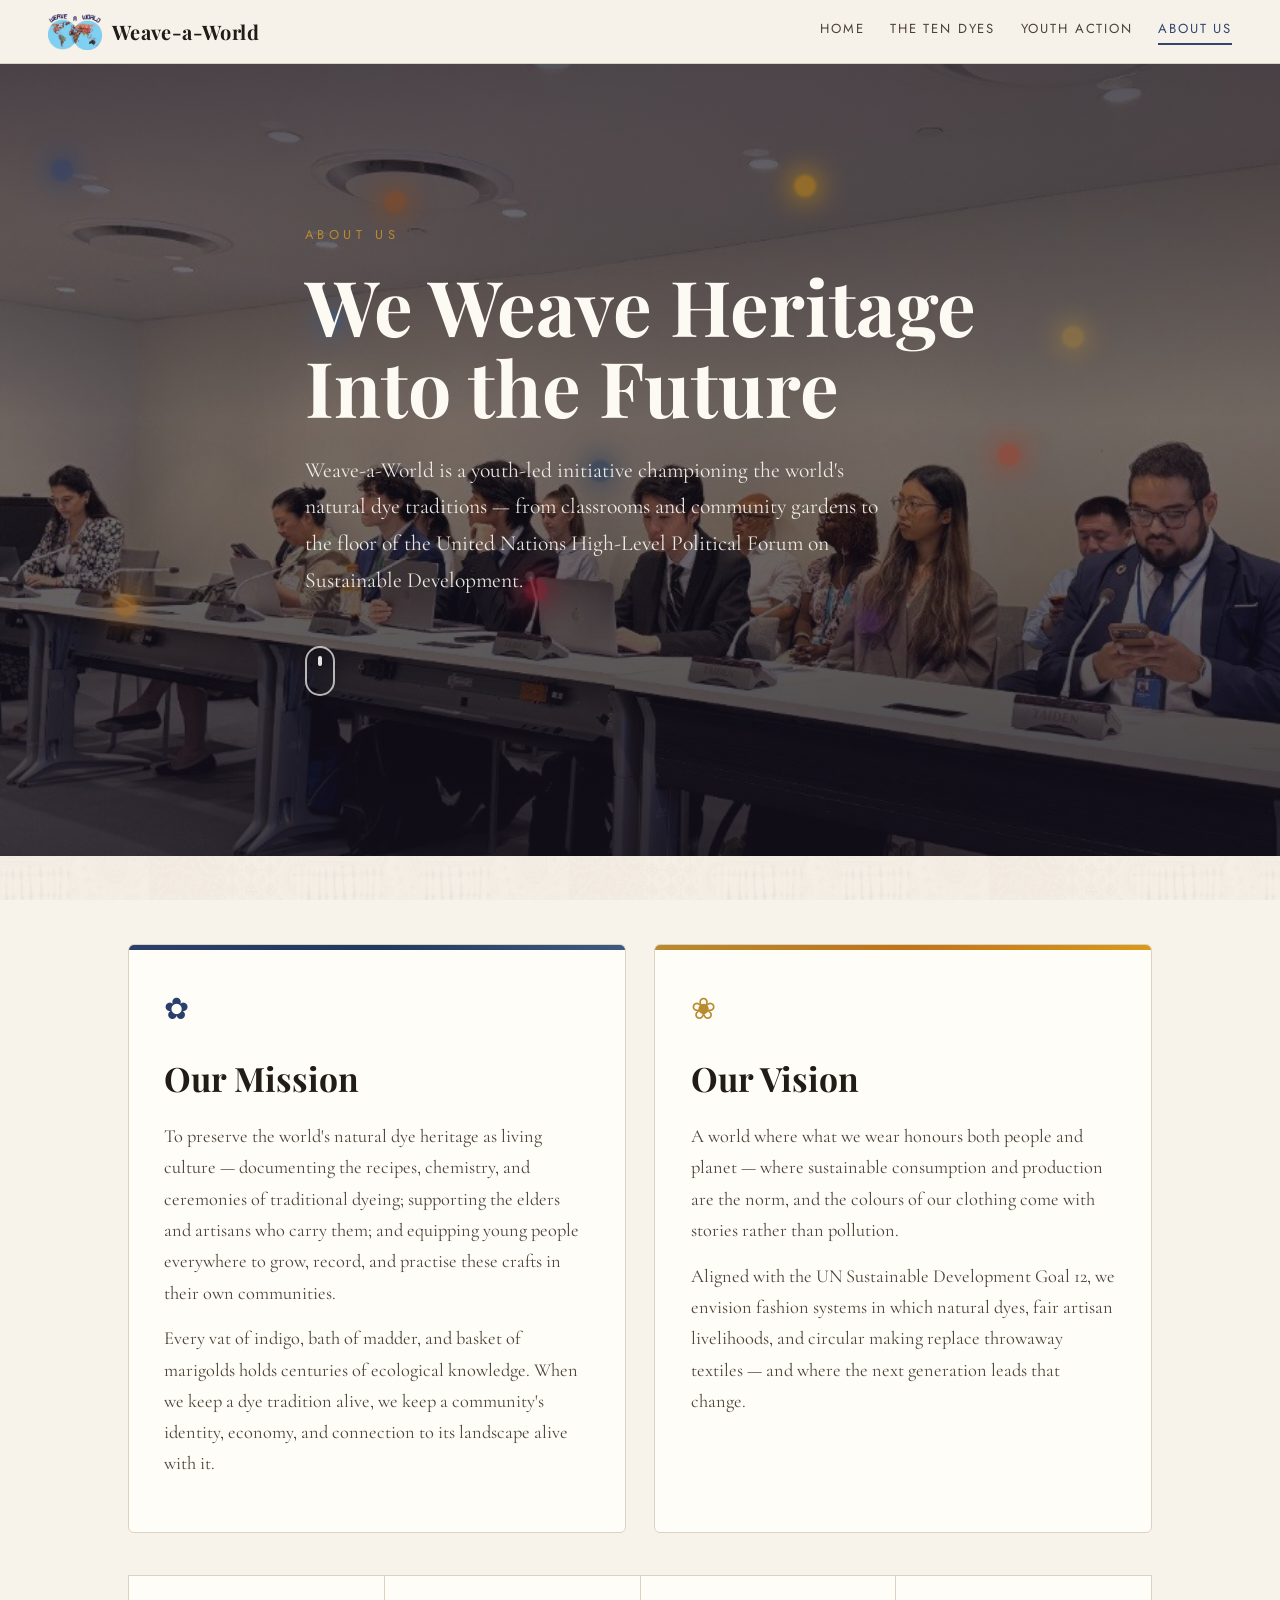
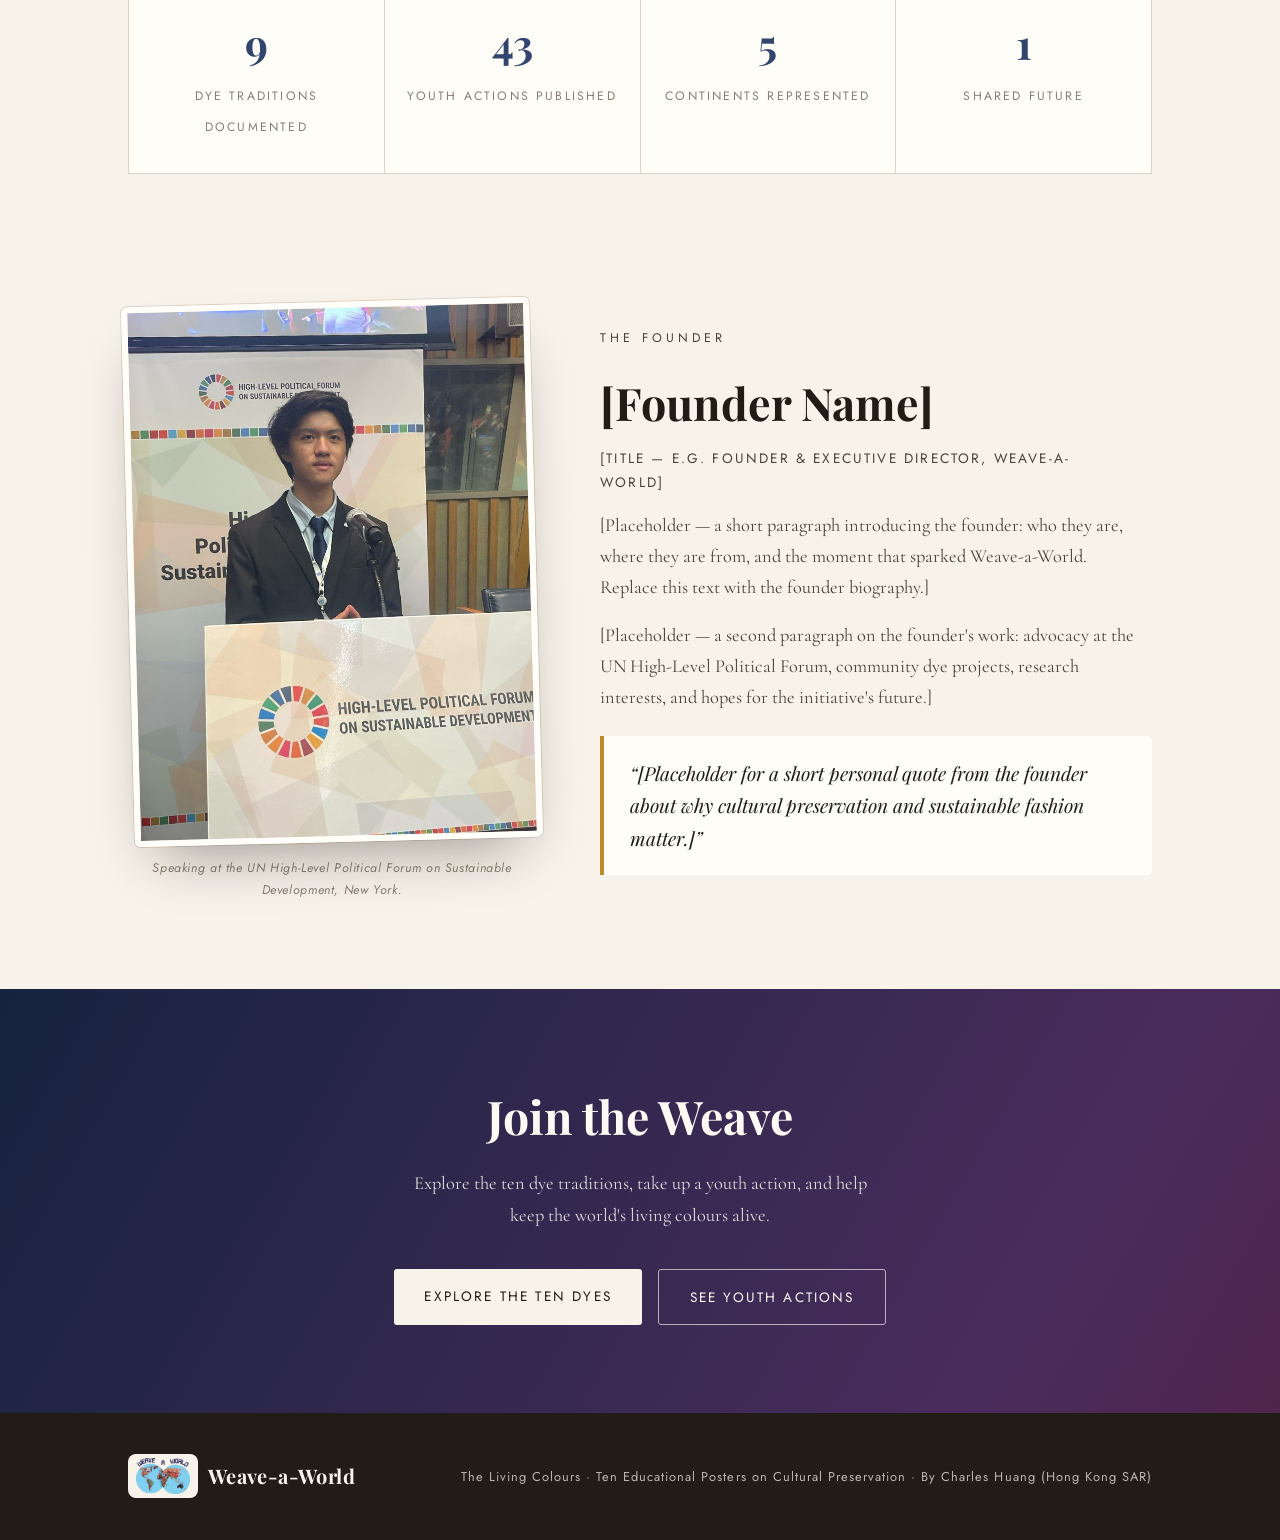
==== commit 6fa6a5c7: "Speed up the loader by waiting only for small hero images Co-authored-by: Cursor <cursoragent@cursor" ====
--- a/about.html
+++ b/about.html
@@ -26,7 +26,7 @@
   <link rel="preconnect" href="https://fonts.gstatic.com" crossorigin />
   <link href="https://fonts.googleapis.com/css2?family=Playfair+Display:ital,wght@0,500;0,700;1,500;1,700&family=Cormorant+Garamond:ital,wght@0,400;0,500;0,600;1,400;1,600&family=Jost:wght@300;400;500&family=Nunito:wght@700;800&display=swap" rel="stylesheet" />
   <link rel="icon" type="image/png" href="images/favicon.png" />
-  <link rel="stylesheet" href="css/style.css?v=28" />
+  <link rel="stylesheet" href="css/style.css?v=29" />
   <style>
     :root {
     }
@@ -51,7 +51,7 @@
       if (el) el.remove();
       return;
     }
-    var urls = ["images/logo.png", "images/favicon.png", "images/patterns/atlas.jpg", "images/about-hero.jpg", "images/founder.jpg"];
+    var urls = ["images/about-hero.jpg", "images/logo.png"];
     var fill = document.getElementById("asset-loader-fill");
     var bar = document.getElementById("asset-loader-bar");
     var copy = document.getElementById("asset-loader-copy");
@@ -79,15 +79,12 @@
       finished = true;
       setProgress(urls.length, urls.length);
       try { sessionStorage.setItem("ww-assets-ready", "1"); } catch (e) {}
-      var wait = Math.max(0, 220 - (Date.now() - started));
-      setTimeout(function () {
-        el.classList.add("is-done");
-        el.setAttribute("aria-busy", "false");
-        document.documentElement.classList.remove("is-loading");
-        document.documentElement.classList.add("is-ready");
-        replayMotion();
-        setTimeout(function () { el.remove(); }, 500);
-      }, wait);
+      el.classList.add("is-done");
+      el.setAttribute("aria-busy", "false");
+      document.documentElement.classList.remove("is-loading");
+      document.documentElement.classList.add("is-ready");
+      replayMotion();
+      setTimeout(function () { el.remove(); }, 280);
     }
     function loadOne(src) {
       return new Promise(function (resolve) {
@@ -109,7 +106,7 @@
       }
     }
     pump();
-    setTimeout(finish, 8000);
+    setTimeout(finish, 1500);
   })();
   </script>
   <div class="dye-wipe" id="dye-wipe" aria-hidden="true">
@@ -231,6 +228,6 @@
       <p>The Living Colours · Ten Educational Posters on Cultural Preservation · By Charles Huang (Hong Kong SAR)</p>
     </div>
   </footer>
-  <script src="js/main.js?v=28"></script>
+  <script src="js/main.js?v=29"></script>
 </body>
 </html>
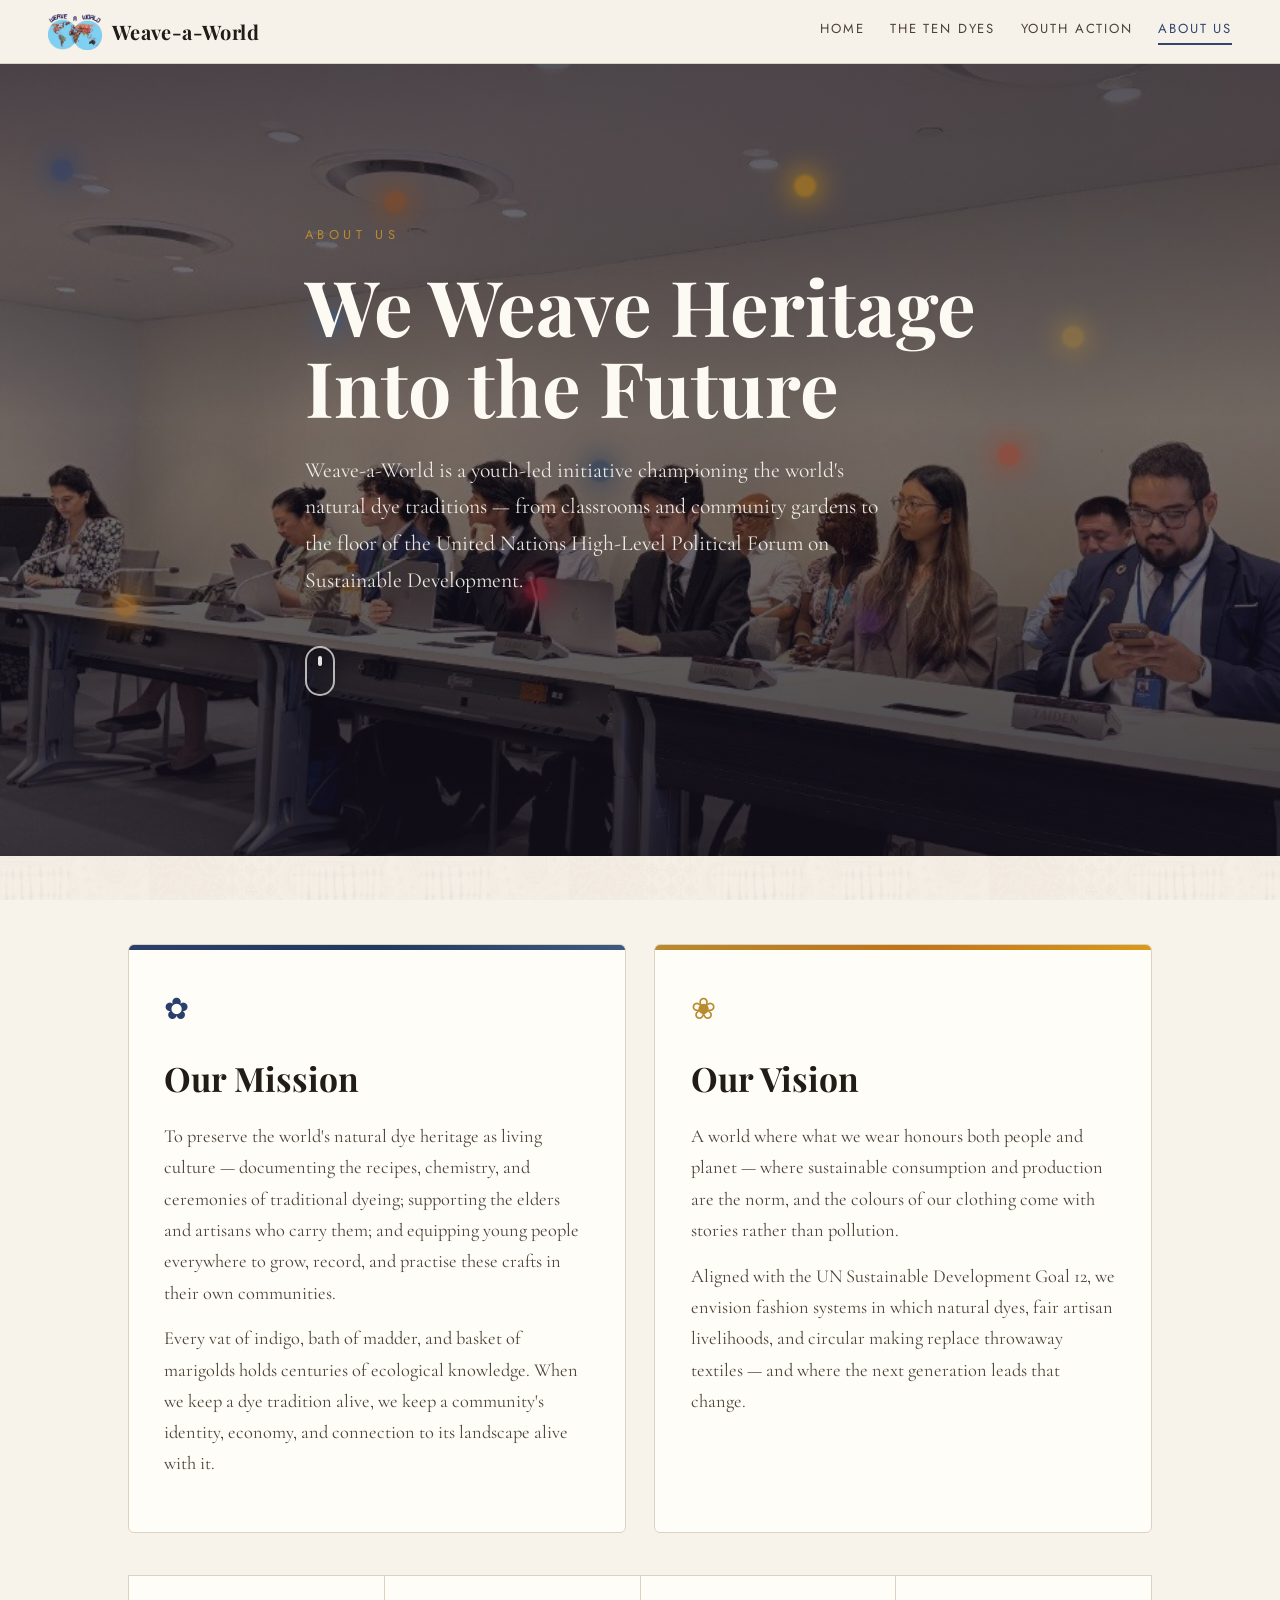
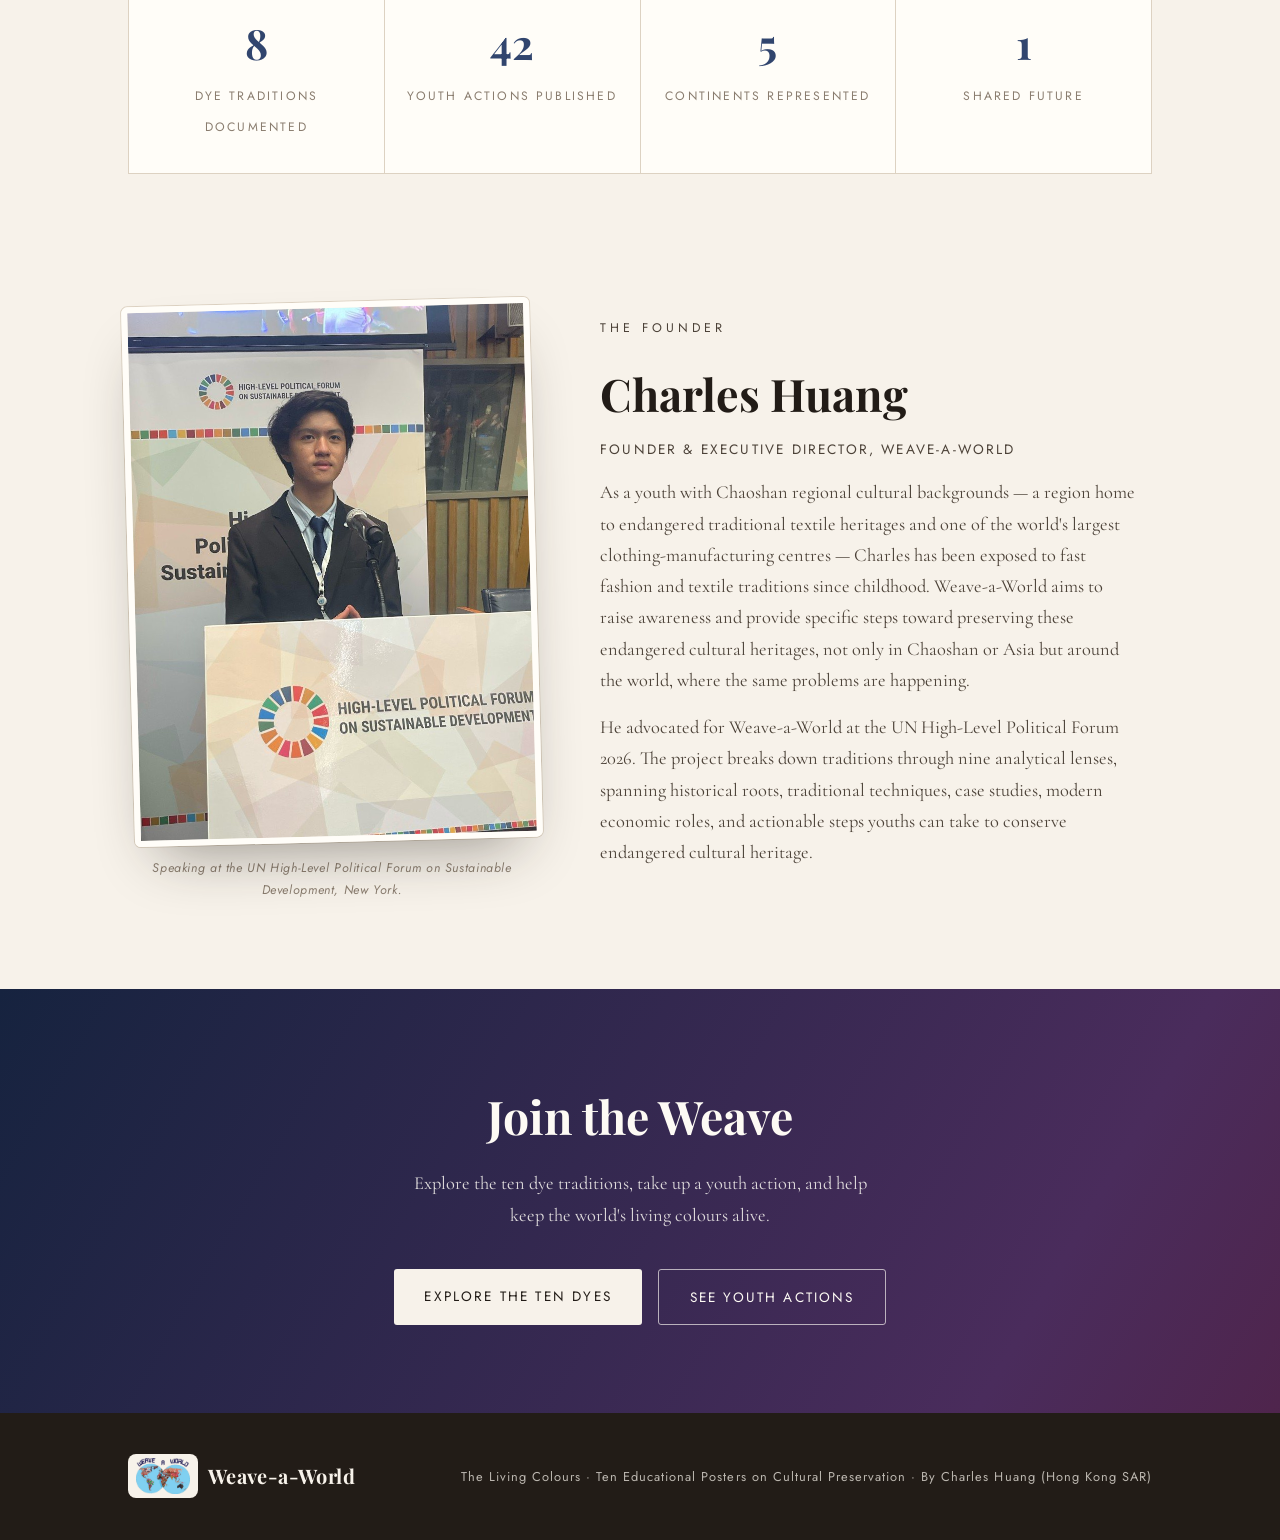
==== commit bf60751b: "Add Charles Huang's founder biography to About Us Co-authored-by: Cursor <cursoragent@cursor.com>" ====
--- a/about.html
+++ b/about.html
@@ -55,7 +55,6 @@
     var fill = document.getElementById("asset-loader-fill");
     var bar = document.getElementById("asset-loader-bar");
     var copy = document.getElementById("asset-loader-copy");
-    var started = Date.now();
     var done = 0;
     var index = 0;
     var running = 0;
@@ -194,18 +193,15 @@
     <section class="about-founder">
       <div class="shell about-founder-grid">
         <figure class="founder-photo reveal">
-          <img src="images/founder.jpg" alt="Founder speaking at the UN High-Level Political Forum on Sustainable Development" />
+          <img src="images/founder.jpg" alt="Charles Huang speaking at the UN High-Level Political Forum on Sustainable Development" />
           <figcaption>Speaking at the UN High-Level Political Forum on Sustainable Development, New York.</figcaption>
         </figure>
         <div class="founder-text reveal">
           <p class="eyebrow">The Founder</p>
-          <h2>[Founder Name]</h2>
-          <p class="founder-role">[Title — e.g. Founder &amp; Executive Director, Weave-a-World]</p>
-          <p>[Placeholder — a short paragraph introducing the founder: who they are, where they are from, and the moment that sparked Weave-a-World. Replace this text with the founder biography.]</p>
-          <p>[Placeholder — a second paragraph on the founder's work: advocacy at the UN High-Level Political Forum, community dye projects, research interests, and hopes for the initiative's future.]</p>
-          <blockquote class="founder-quote">
-            <p>&ldquo;[Placeholder for a short personal quote from the founder about why cultural preservation and sustainable fashion matter.]&rdquo;</p>
-          </blockquote>
+          <h2>Charles Huang</h2>
+          <p class="founder-role">Founder &amp; Executive Director, Weave-a-World</p>
+          <p>As a youth with Chaoshan regional cultural backgrounds — a region home to endangered traditional textile heritages and one of the world's largest clothing-manufacturing centres — Charles has been exposed to fast fashion and textile traditions since childhood. Weave-a-World aims to raise awareness and provide specific steps toward preserving these endangered cultural heritages, not only in Chaoshan or Asia but around the world, where the same problems are happening.</p>
+          <p>He advocated for Weave-a-World at the UN High-Level Political Forum 2026. The project breaks down traditions through nine analytical lenses, spanning historical roots, traditional techniques, case studies, modern economic roles, and actionable steps youths can take to conserve endangered cultural heritage.</p>
         </div>
       </div>
     </section>
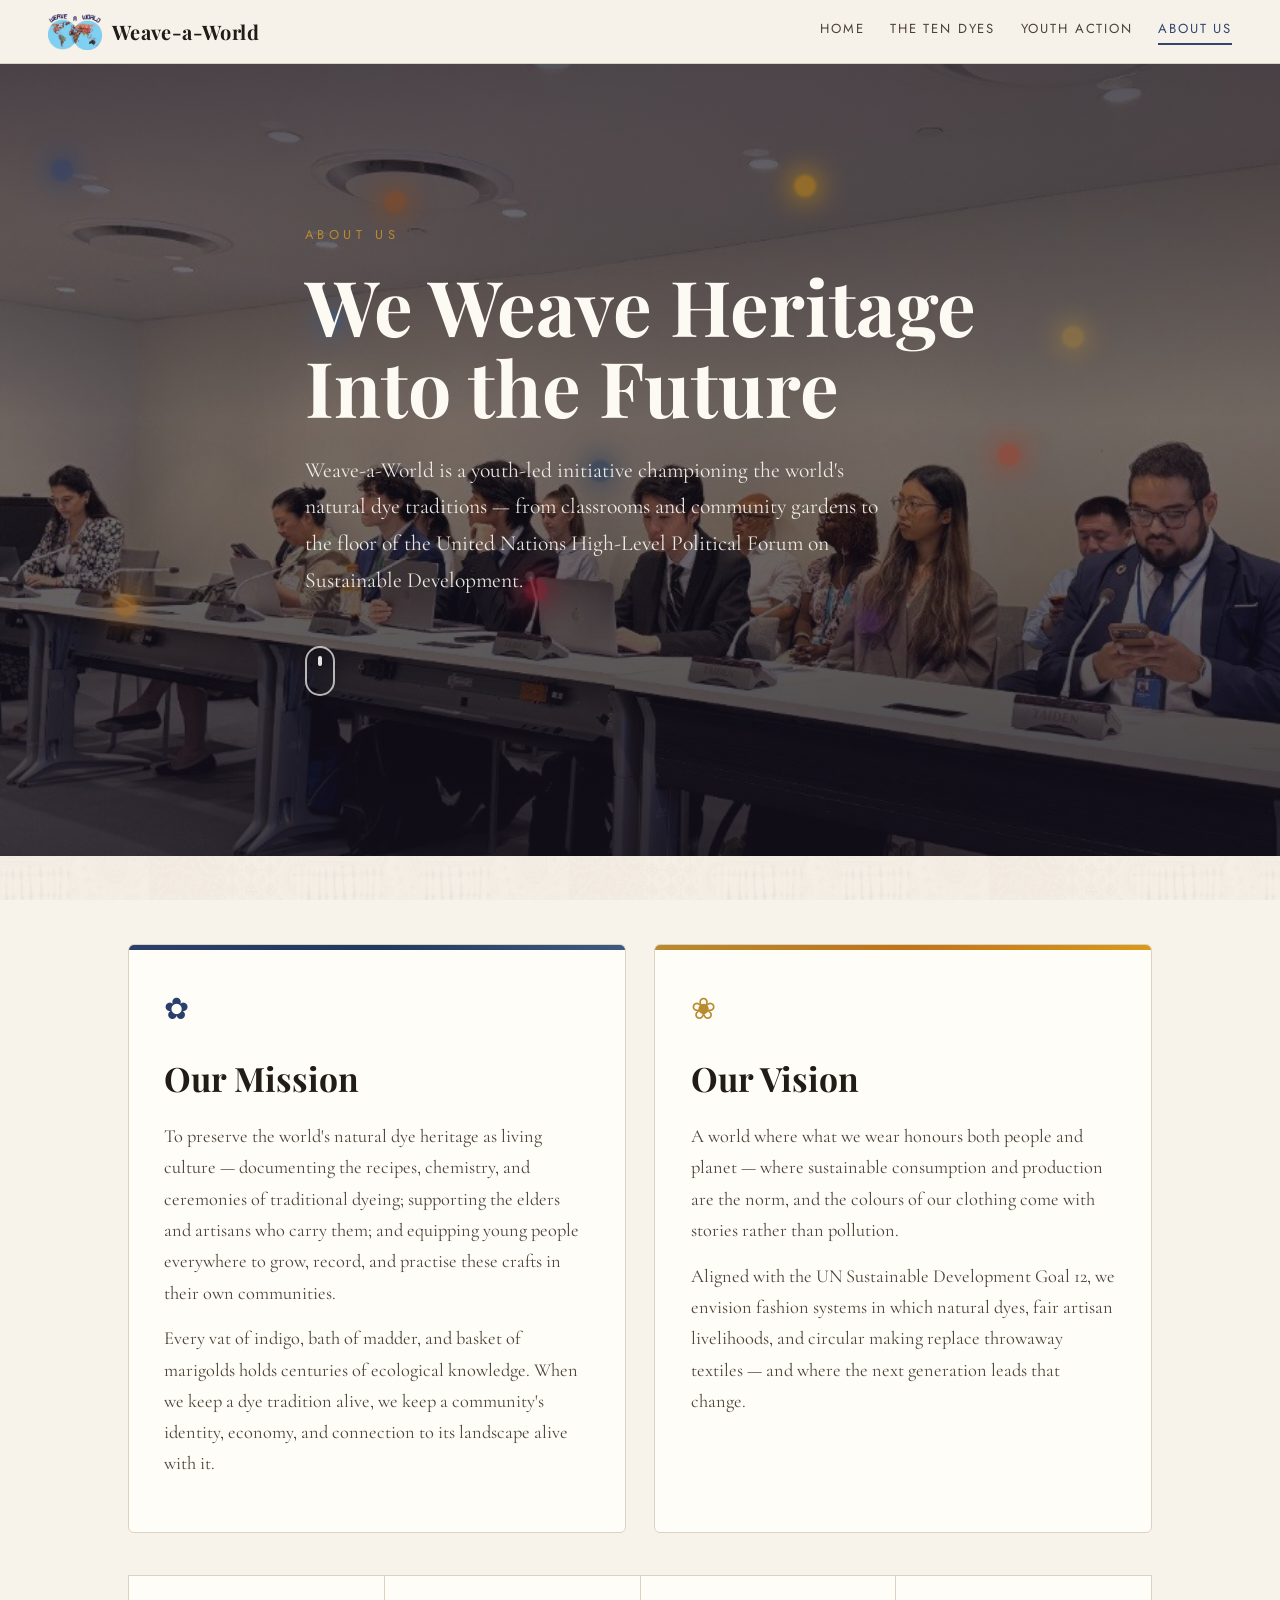
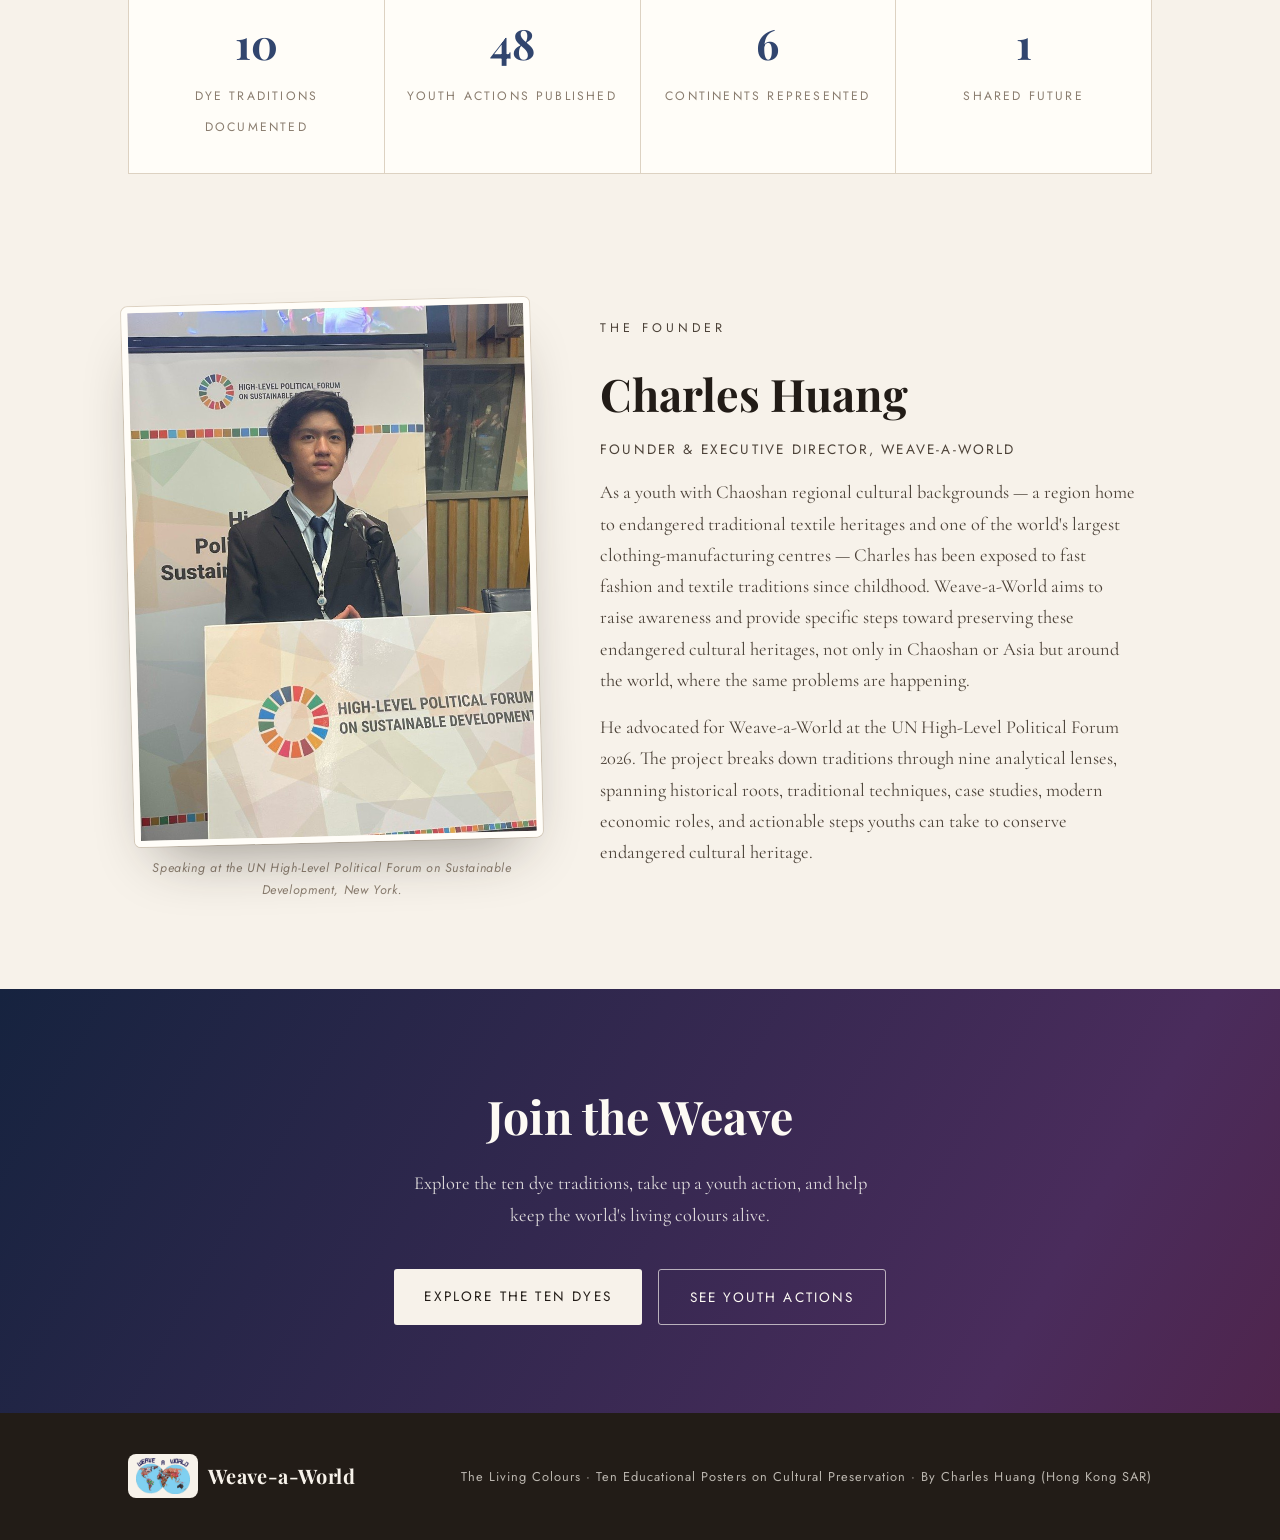
==== commit b5091d06: "Add infographic posters under five dye page titles Co-authored-by: Cursor <cursoragent@cursor.com>" ====
--- a/about.html
+++ b/about.html
@@ -26,7 +26,7 @@
   <link rel="preconnect" href="https://fonts.gstatic.com" crossorigin />
   <link href="https://fonts.googleapis.com/css2?family=Playfair+Display:ital,wght@0,500;0,700;1,500;1,700&family=Cormorant+Garamond:ital,wght@0,400;0,500;0,600;1,400;1,600&family=Jost:wght@300;400;500&family=Nunito:wght@700;800&display=swap" rel="stylesheet" />
   <link rel="icon" type="image/png" href="images/favicon.png" />
-  <link rel="stylesheet" href="css/style.css?v=29" />
+  <link rel="stylesheet" href="css/style.css?v=30" />
   <style>
     :root {
     }
@@ -224,6 +224,6 @@
       <p>The Living Colours · Ten Educational Posters on Cultural Preservation · By Charles Huang (Hong Kong SAR)</p>
     </div>
   </footer>
-  <script src="js/main.js?v=29"></script>
+  <script src="js/main.js?v=30"></script>
 </body>
 </html>
--- a/css/style.css
+++ b/css/style.css
@@ -47,7 +47,7 @@
 .asset-loader.is-done {
   opacity: 0;
   pointer-events: none;
-  transition: opacity 0.55s ease;
+  transition: opacity 0.28s ease;
 }
 .asset-loader-inner {
   width: min(16rem, 70vw);
@@ -1388,6 +1388,21 @@
 }
 .poster-hero h1 em { font-style: italic; }
 
+.poster-infographic {
+  margin: 1.5rem 0 0;
+}
+.poster-infographic img {
+  width: 100%;
+  height: auto;
+  display: block;
+  border-radius: 8px;
+  background: #fff;
+  box-shadow: 0 28px 56px -22px rgba(0, 0, 0, 0.5);
+}
+.poster-hero .poster-hero-grid { margin-top: 2rem; }
+
+.poster-hero-text .poster-byline { margin-top: 0; }
+
 .poster-byline {
   margin-top: 1.5rem;
   font-family: var(--sans);
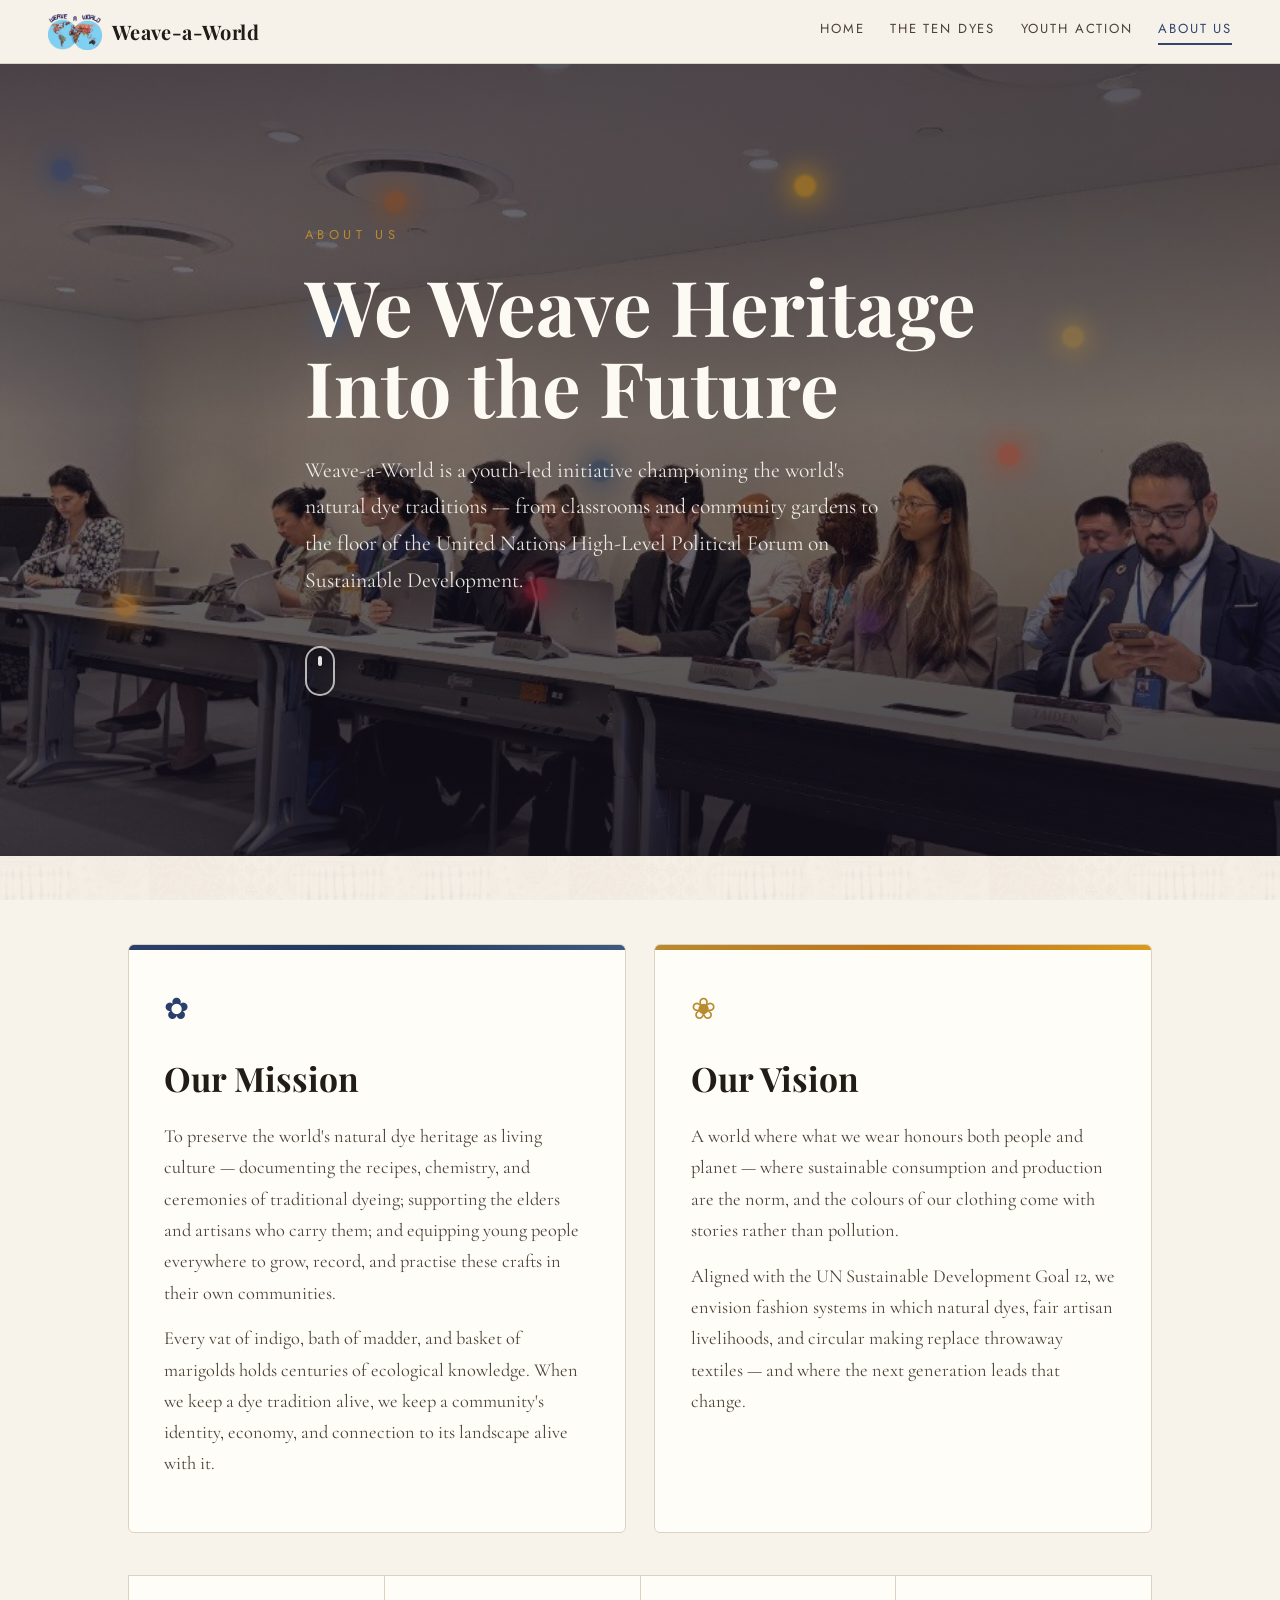
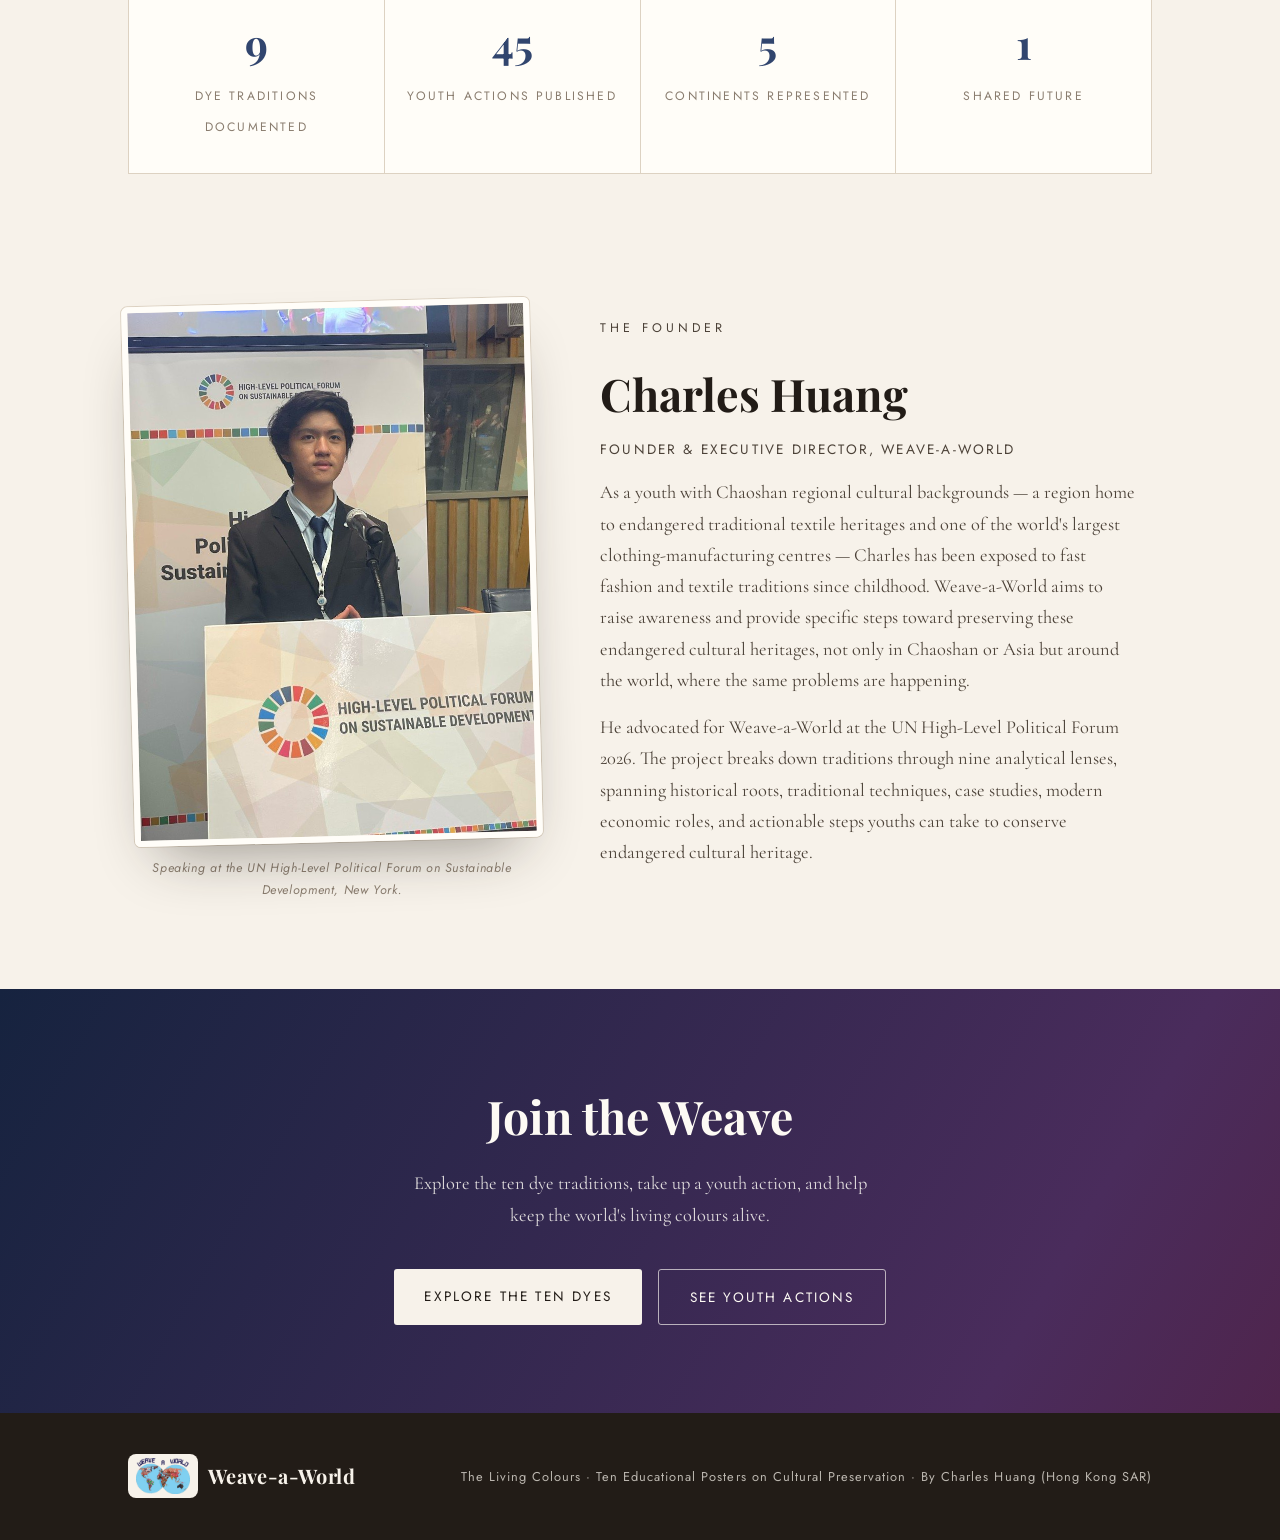
==== commit b71b9af0: "Move dye infographics under the facts bar at full width Co-authored-by: Cursor <cursoragent@cursor.c" ====
--- a/about.html
+++ b/about.html
@@ -26,7 +26,7 @@
   <link rel="preconnect" href="https://fonts.gstatic.com" crossorigin />
   <link href="https://fonts.googleapis.com/css2?family=Playfair+Display:ital,wght@0,500;0,700;1,500;1,700&family=Cormorant+Garamond:ital,wght@0,400;0,500;0,600;1,400;1,600&family=Jost:wght@300;400;500&family=Nunito:wght@700;800&display=swap" rel="stylesheet" />
   <link rel="icon" type="image/png" href="images/favicon.png" />
-  <link rel="stylesheet" href="css/style.css?v=30" />
+  <link rel="stylesheet" href="css/style.css?v=31" />
   <style>
     :root {
     }
@@ -224,6 +224,6 @@
       <p>The Living Colours · Ten Educational Posters on Cultural Preservation · By Charles Huang (Hong Kong SAR)</p>
     </div>
   </footer>
-  <script src="js/main.js?v=30"></script>
+  <script src="js/main.js?v=31"></script>
 </body>
 </html>
--- a/css/style.css
+++ b/css/style.css
@@ -1389,19 +1389,16 @@
 .poster-hero h1 em { font-style: italic; }
 
 .poster-infographic {
-  margin: 1.5rem 0 0;
+  margin: 0;
+  width: 100%;
+  background: #fff;
 }
 .poster-infographic img {
   width: 100%;
   height: auto;
   display: block;
-  border-radius: 8px;
-  background: #fff;
-  box-shadow: 0 28px 56px -22px rgba(0, 0, 0, 0.5);
-}
-.poster-hero .poster-hero-grid { margin-top: 2rem; }
-
-.poster-hero-text .poster-byline { margin-top: 0; }
+  border-radius: 0;
+}
 
 .poster-byline {
   margin-top: 1.5rem;
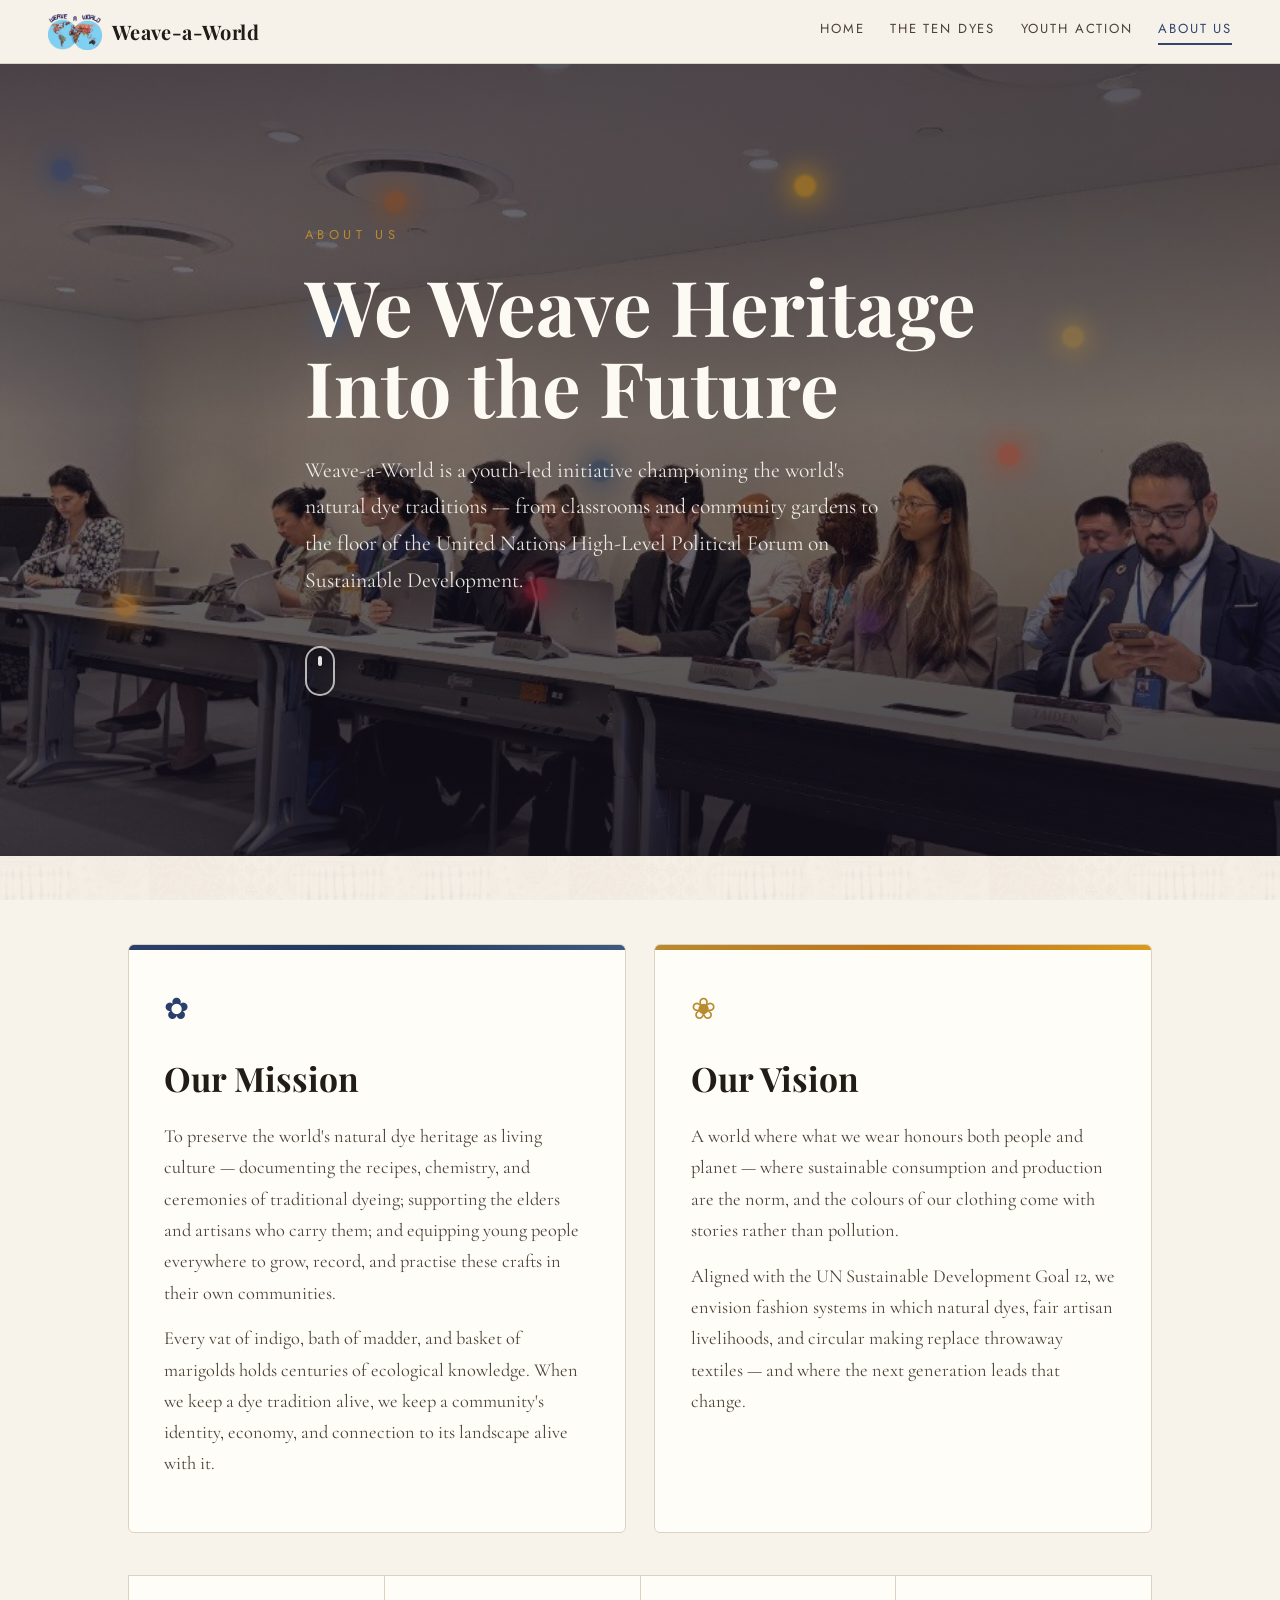
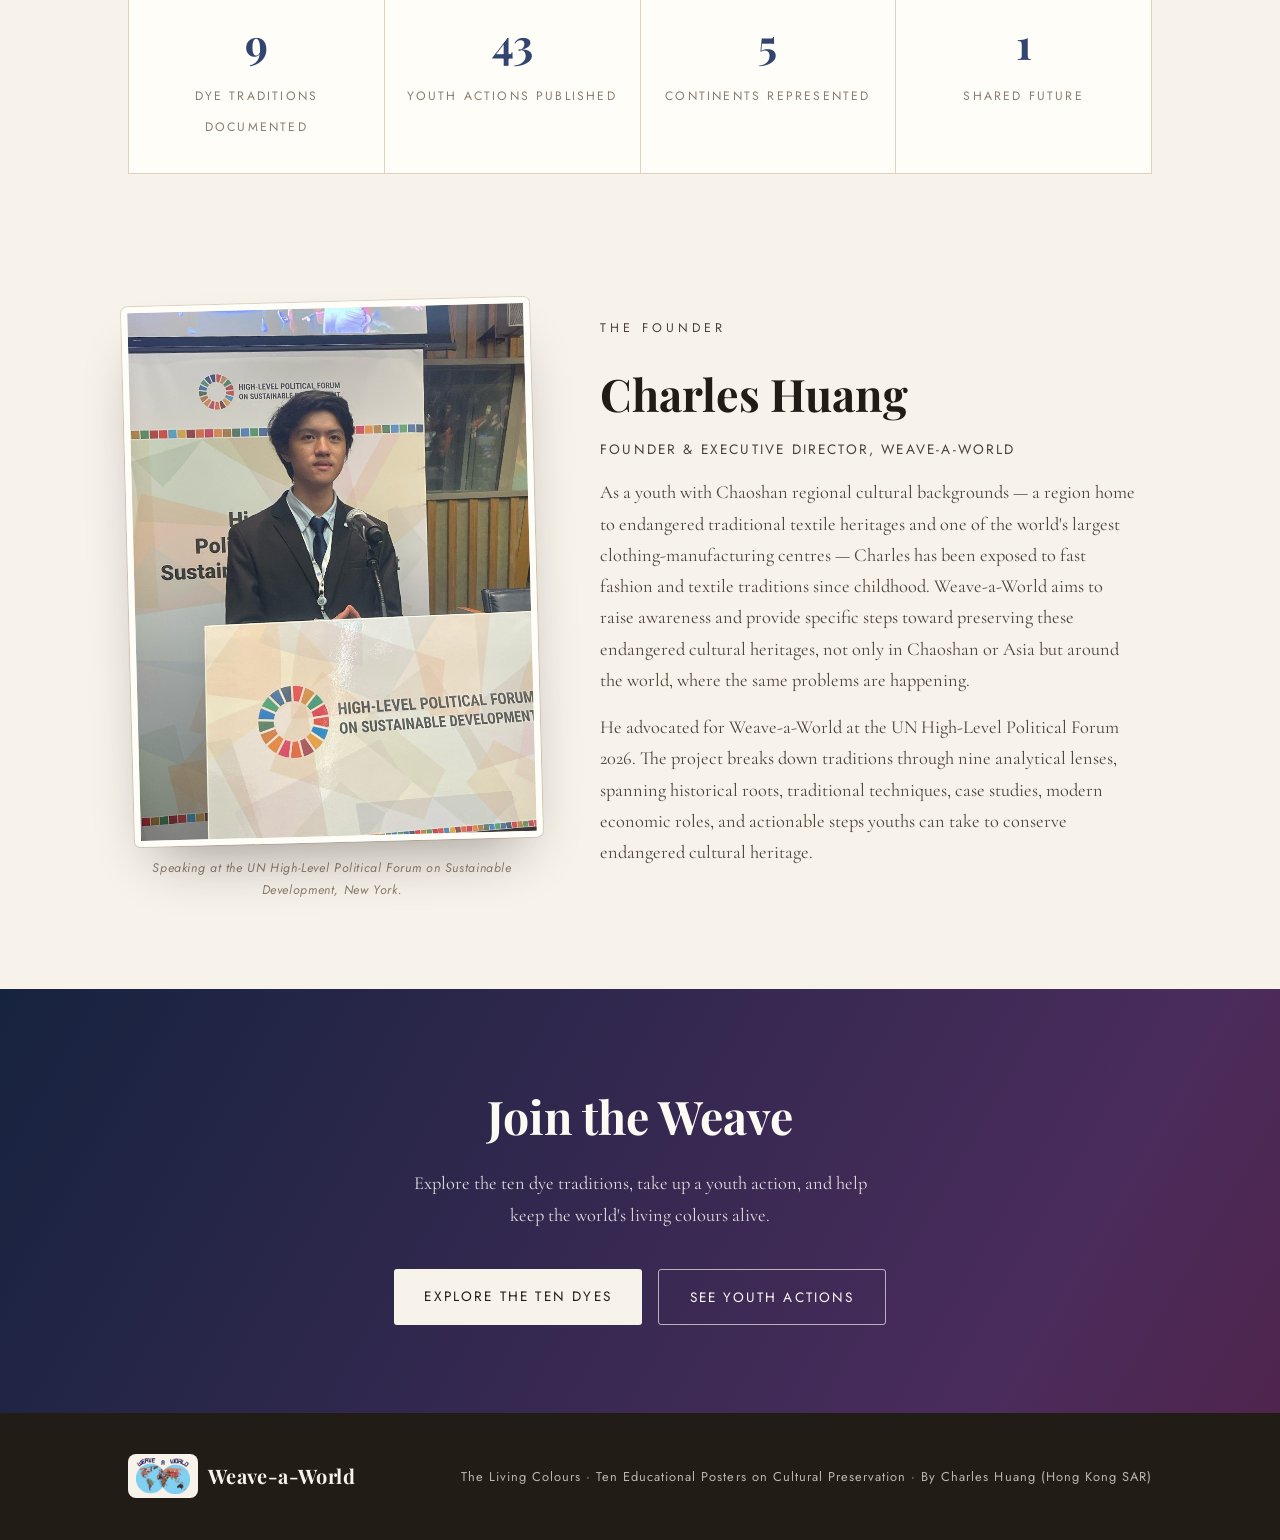
==== commit 321eeada: "Add a brown bar beneath dye infographics Co-authored-by: Cursor <cursoragent@cursor.com>" ====
--- a/about.html
+++ b/about.html
@@ -26,7 +26,7 @@
   <link rel="preconnect" href="https://fonts.gstatic.com" crossorigin />
   <link href="https://fonts.googleapis.com/css2?family=Playfair+Display:ital,wght@0,500;0,700;1,500;1,700&family=Cormorant+Garamond:ital,wght@0,400;0,500;0,600;1,400;1,600&family=Jost:wght@300;400;500&family=Nunito:wght@700;800&display=swap" rel="stylesheet" />
   <link rel="icon" type="image/png" href="images/favicon.png" />
-  <link rel="stylesheet" href="css/style.css?v=31" />
+  <link rel="stylesheet" href="css/style.css?v=32" />
   <style>
     :root {
     }
@@ -224,6 +224,6 @@
       <p>The Living Colours · Ten Educational Posters on Cultural Preservation · By Charles Huang (Hong Kong SAR)</p>
     </div>
   </footer>
-  <script src="js/main.js?v=31"></script>
+  <script src="js/main.js?v=32"></script>
 </body>
 </html>
--- a/css/style.css
+++ b/css/style.css
@@ -1399,6 +1399,11 @@
   display: block;
   border-radius: 0;
 }
+.poster-rule {
+  width: 100%;
+  height: 3.6rem;
+  background: var(--ink);
+}
 
 .poster-byline {
   margin-top: 1.5rem;
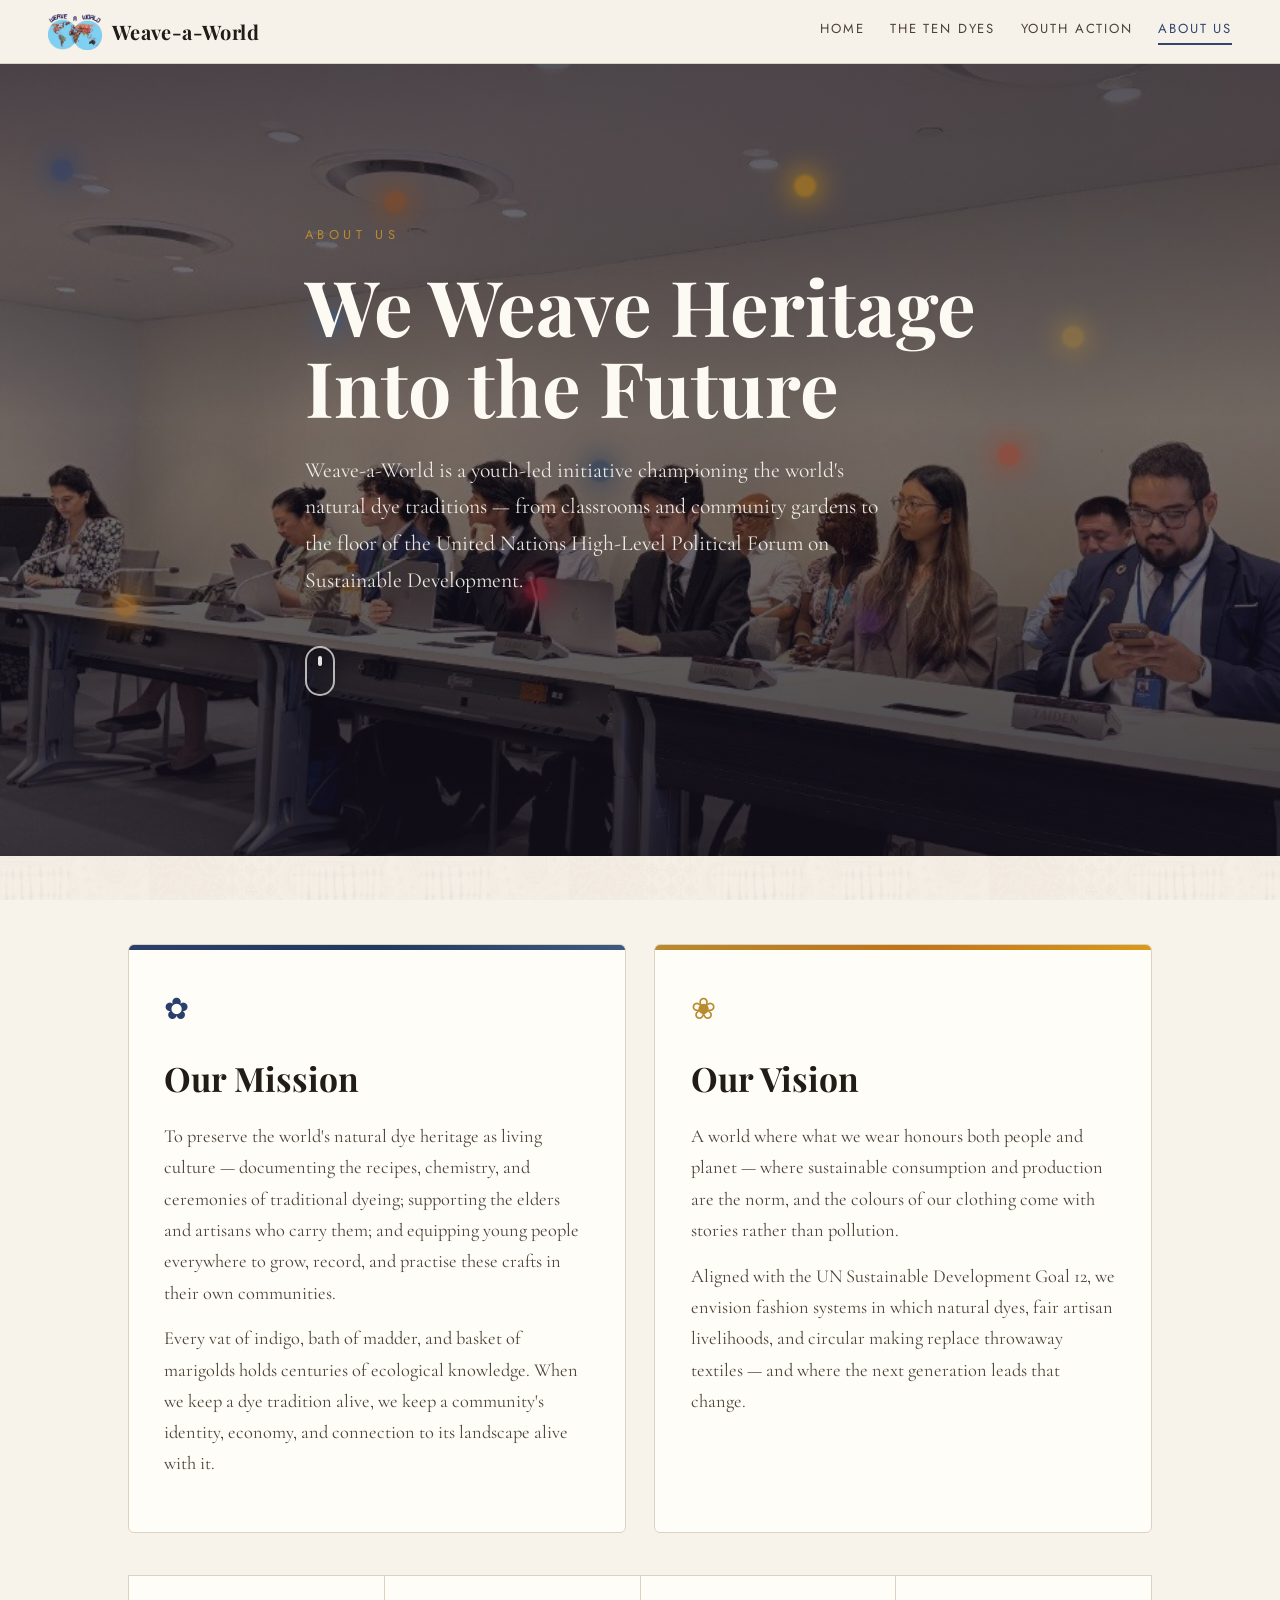
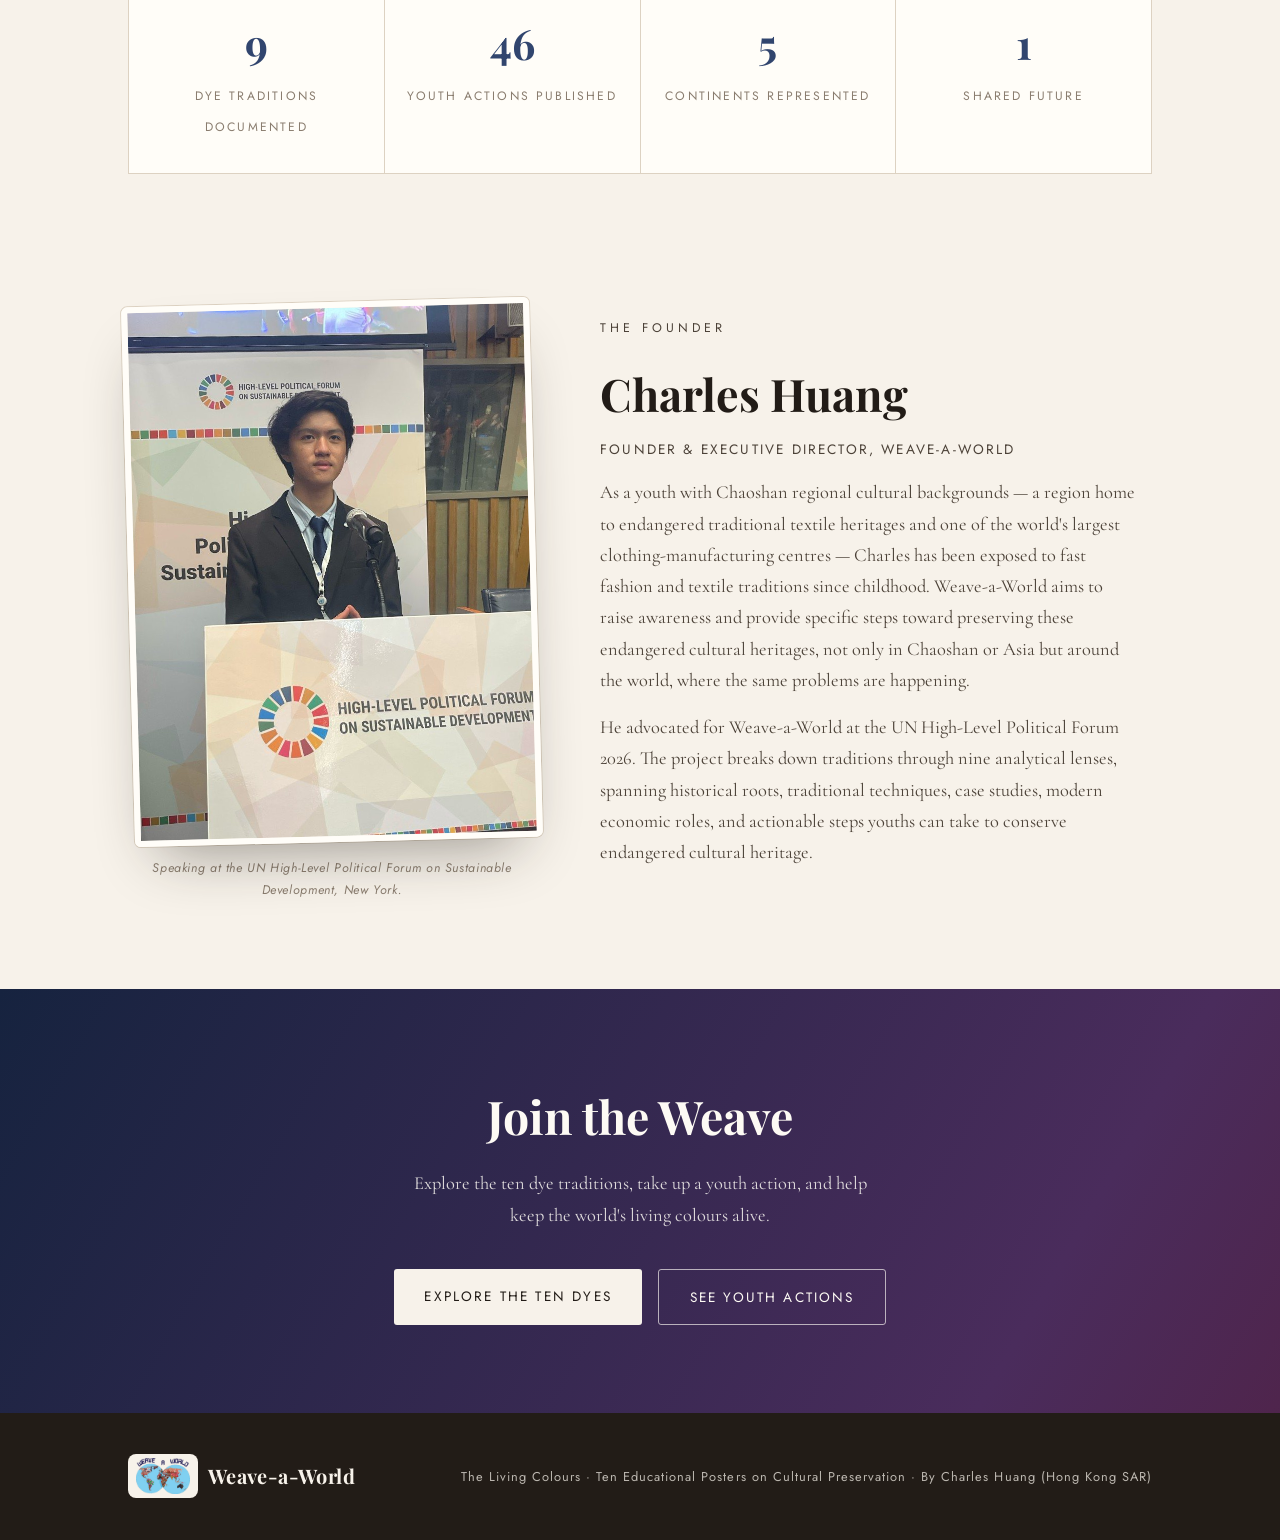
==== commit 972dae1c: "Add a dark brown heritage-threat statement under the home title Co-authored-by: Cursor <cursoragent@" ====
--- a/about.html
+++ b/about.html
@@ -26,7 +26,7 @@
   <link rel="preconnect" href="https://fonts.gstatic.com" crossorigin />
   <link href="https://fonts.googleapis.com/css2?family=Playfair+Display:ital,wght@0,500;0,700;1,500;1,700&family=Cormorant+Garamond:ital,wght@0,400;0,500;0,600;1,400;1,600&family=Jost:wght@300;400;500&family=Nunito:wght@700;800&display=swap" rel="stylesheet" />
   <link rel="icon" type="image/png" href="images/favicon.png" />
-  <link rel="stylesheet" href="css/style.css?v=32" />
+  <link rel="stylesheet" href="css/style.css?v=33" />
   <style>
     :root {
     }
@@ -224,6 +224,6 @@
       <p>The Living Colours · Ten Educational Posters on Cultural Preservation · By Charles Huang (Hong Kong SAR)</p>
     </div>
   </footer>
-  <script src="js/main.js?v=32"></script>
+  <script src="js/main.js?v=33"></script>
 </body>
 </html>
--- a/css/style.css
+++ b/css/style.css
@@ -425,6 +425,19 @@
 /* ============================================================
    HOME PAGE
    ============================================================ */
+.home-threat {
+  background: var(--ink);
+  color: var(--paper);
+  padding: clamp(2.6rem, 6vw, 4rem) 0;
+}
+.home-threat p {
+  max-width: 62ch;
+  margin: 0 auto;
+  text-align: center;
+  font-size: clamp(1.12rem, 2.1vw, 1.42rem);
+  line-height: 1.55;
+}
+
 .hero-home {
   position: relative;
   overflow: hidden;
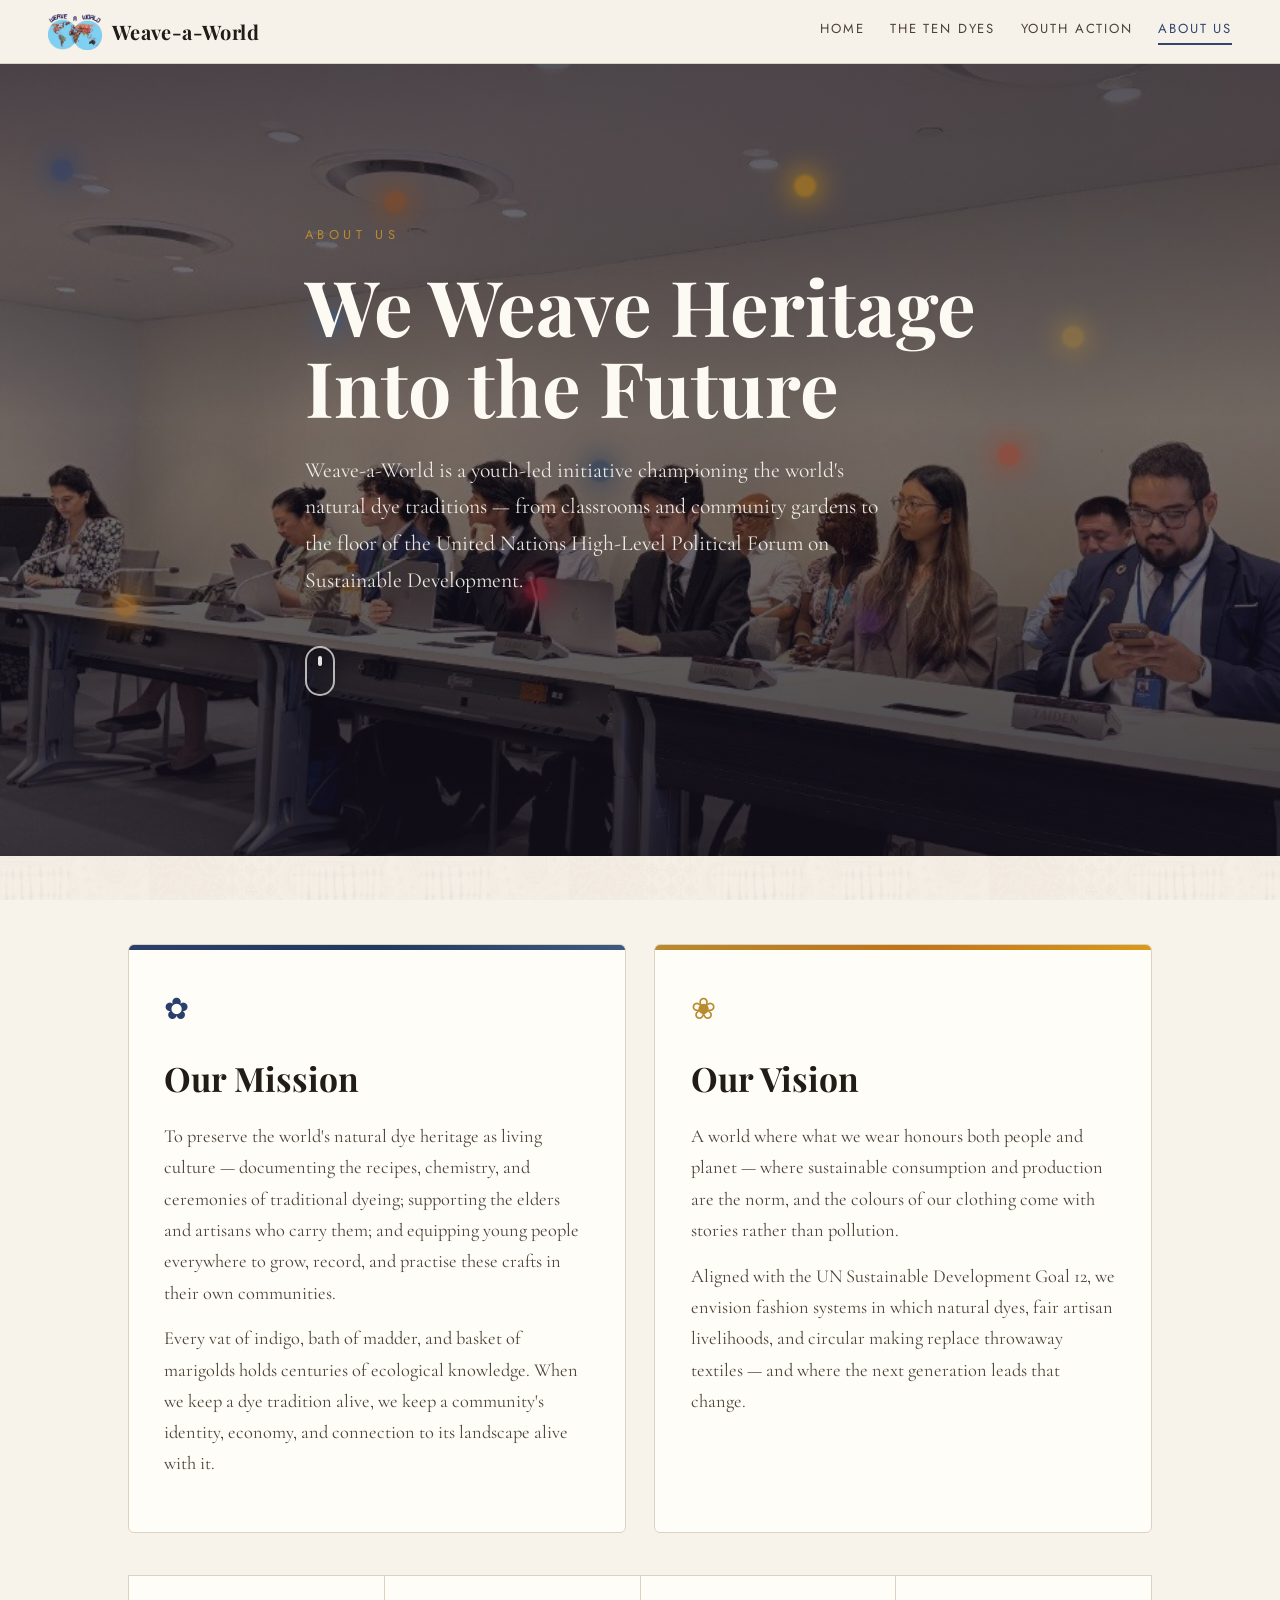
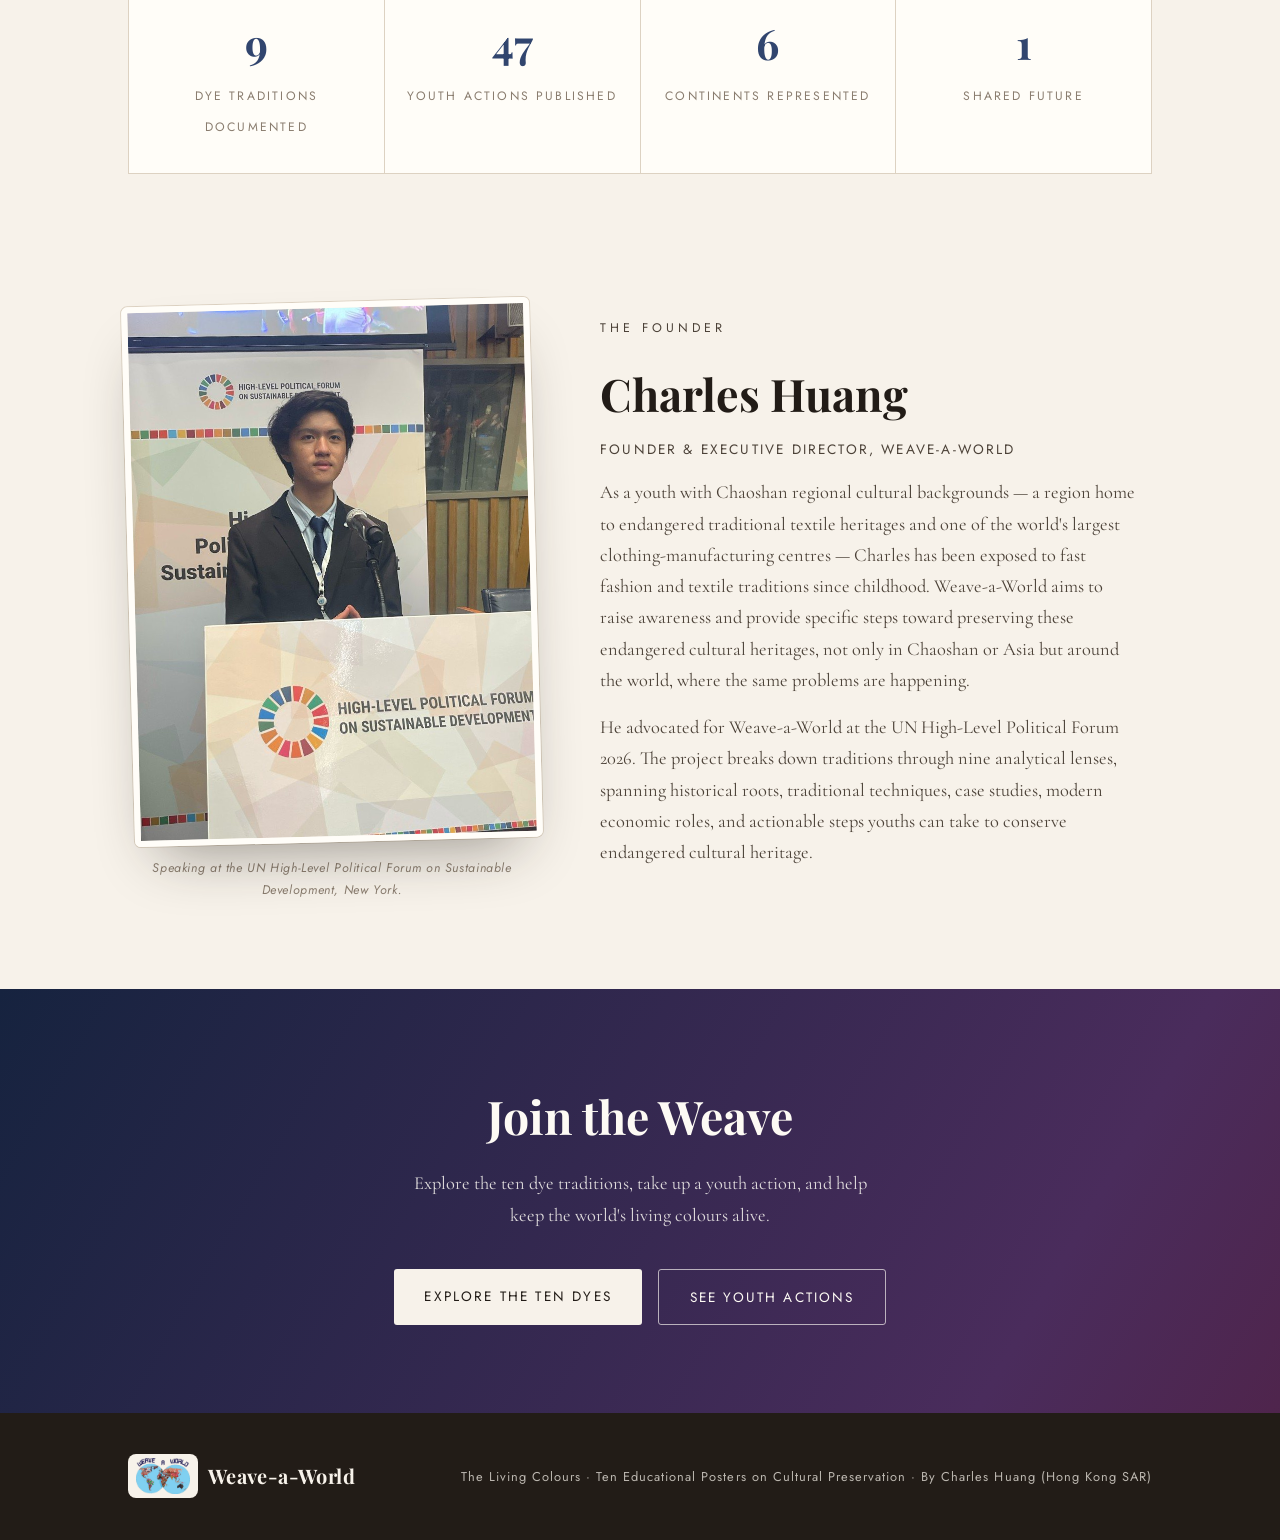
==== commit a21bb7bb: "Enlarge the home threat band and darken its brown Co-authored-by: Cursor <cursoragent@cursor.com>" ====
--- a/about.html
+++ b/about.html
@@ -26,7 +26,7 @@
   <link rel="preconnect" href="https://fonts.gstatic.com" crossorigin />
   <link href="https://fonts.googleapis.com/css2?family=Playfair+Display:ital,wght@0,500;0,700;1,500;1,700&family=Cormorant+Garamond:ital,wght@0,400;0,500;0,600;1,400;1,600&family=Jost:wght@300;400;500&family=Nunito:wght@700;800&display=swap" rel="stylesheet" />
   <link rel="icon" type="image/png" href="images/favicon.png" />
-  <link rel="stylesheet" href="css/style.css?v=33" />
+  <link rel="stylesheet" href="css/style.css?v=34" />
   <style>
     :root {
     }
@@ -224,6 +224,6 @@
       <p>The Living Colours · Ten Educational Posters on Cultural Preservation · By Charles Huang (Hong Kong SAR)</p>
     </div>
   </footer>
-  <script src="js/main.js?v=33"></script>
+  <script src="js/main.js?v=34"></script>
 </body>
 </html>
--- a/css/style.css
+++ b/css/style.css
@@ -426,16 +426,23 @@
    HOME PAGE
    ============================================================ */
 .home-threat {
-  background: var(--ink);
+  background: #100c0a;
   color: var(--paper);
-  padding: clamp(2.6rem, 6vw, 4rem) 0;
+  padding: clamp(5rem, 11vw, 8rem) 0;
 }
 .home-threat p {
-  max-width: 62ch;
+  max-width: 22em;
   margin: 0 auto;
   text-align: center;
-  font-size: clamp(1.12rem, 2.1vw, 1.42rem);
-  line-height: 1.55;
+  font-size: clamp(1.45rem, 3.2vw, 2.15rem);
+  line-height: 1.45;
+}
+.home-threat-stat {
+  font-family: var(--display);
+  font-size: 1.45em;
+  font-weight: 700;
+  letter-spacing: -0.02em;
+  color: #fff;
 }
 
 .hero-home {
